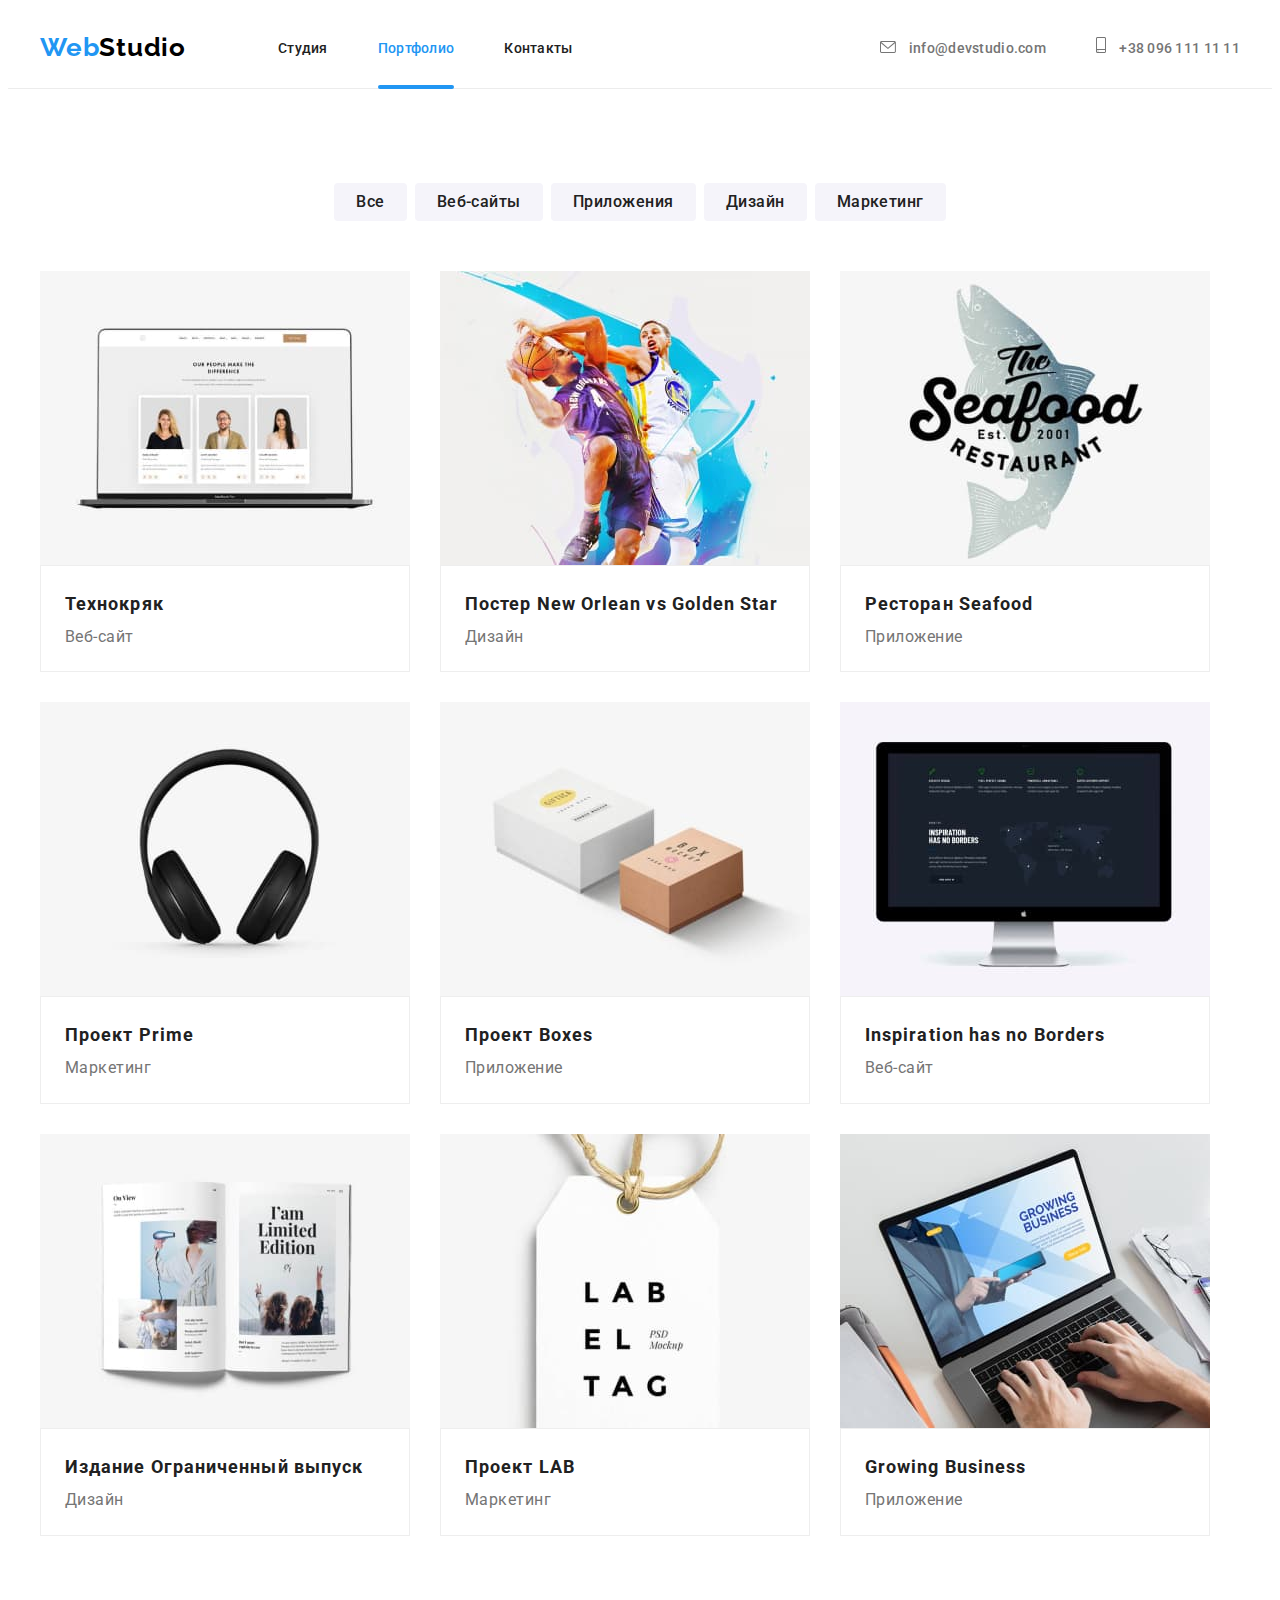
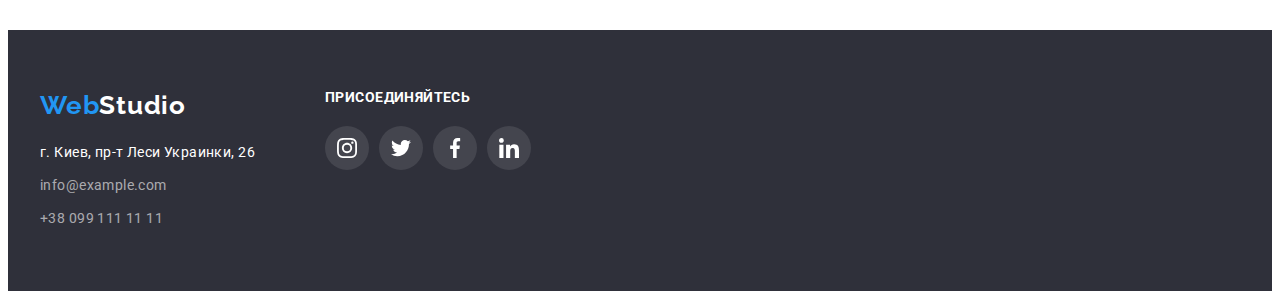
==== portfolio.html @ e329d2fa "finish" ====
<!DOCTYPE html>
<html lang="ru">
  <head>
    <meta charset="UTF-8" />
    <meta http-equiv="X-UA-Compatible" content="IE=edge" />
    <meta name="viewport" content="width=device-width, initial-scale=1.0" />
    <title>WebStudio</title>
    <link rel="preconnect" href="https://fonts.googleapis.com" />
    <link rel="preconnect" href="https://fonts.gstatic.com" crossorigin />
    <link
      href="https://fonts.googleapis.com/css2?family=Raleway:wght@700&family=Roboto:wght@400;500;700;900&display=swap"
      rel="stylesheet"
    />
    <link
      rel="stylesheet"
      href="https://cdnjs.cloudflare.com/ajax/libs/modern-normalize/1.1.0/modern-normalize.min.css"
      integrity="sha512-wpPYUAdjBVSE4KJnH1VR1HeZfpl1ub8YT/NKx4PuQ5NmX2tKuGu6U/JRp5y+Y8XG2tV+wKQpNHVUX03MfMFn9Q=="
      crossorigin="anonymous"
      referrerpolicy="no-referrer"
    />
    <link rel="stylesheet" href="./css/style.css" />
  </head>
  <body>
    <!--шапка-->
    <header class="header">
      <div class="container header-container">
        <nav class="navigation">
          <a class="logo link" href="./index.html"><span class="web-logo">Web</span>Studio </a>

          <ul class="nav-list list">
            <li class="nav-list-item">
              <a class="nav-list-link link" href="./index.html">Студия</a>
            </li>
            <li class="nav-list-item">
              <a class="nav-list-link link current" href="./portfolio.html">Портфолио</a>
            </li>
            <li class="nav-list-item"><a class="nav-list-link link" href="">Контакты</a></li>
          </ul>
        </nav>

        <ul class="header-mail-tel list">
          <li class="header-mail">
            <a class="mail-devstudio link" href="mailto:info@devstudio.com"
              ><svg class="header-mail-icon" width="16" height="12">
                <use href="./imeges/sprite.svg#icon-envelope"></use>
              </svg>
              info@devstudio.com</a
            >
          </li>
          <li class="header-tel">
            <a class="contact-number link" href="tel:+380961111111"
              ><svg class="header-tel-icon" width="10" height="16">
                <use href="./imeges/sprite.svg#icon-smartphone"></use>
              </svg>
              +38 096 111 11 11</a
            >
          </li>
        </ul>
      </div>
    </header>
    <main>
      <!-- Buttens -->
      <section class="section">
        <div class="container">
          <ul class="list-btn">
            <li class="li-btn"><button class="portfolio-btn" type="button">Все</button></li>
            <li class="li-btn"><button class="portfolio-btn" type="button">Веб-сайты</button></li>
            <li class="li-btn"><button class="portfolio-btn" type="button">Приложения</button></li>
            <li class="li-btn"><button class="portfolio-btn" type="button">Дизайн</button></li>
            <li class="li-btn"><button class="portfolio-btn" type="button">Маркетинг</button></li>
          </ul>
          <!-- Список Работ -->
          <ul class="list-portfolio">
            <li class="item-portfolio">
              <a class="item-portfolio-link link" href="">
                <div class="overlay-wrapper">
                  <img src="./imeges/portfolio4.jpg" alt="Технокряк" width="370" height="294" />
                  <p class="overlay-text">
                    Технокряк это современная площадка распространения коронавируса. Компании
                    используют эту платформу для цифрового шпионажа и атак на защищённые сервера
                    конкурентов.
                  </p>
                </div>

                <div class="wrapper-text-portfolio">
                  <h2 class="title-work">Технокряк</h2>
                  <h3 class="description-work">Веб-сайт</h3>
                </div>
              </a>
            </li>
            <li class="item-portfolio">
              <a class="item-portfolio-link link" href="">
                <div class="overlay-wrapper">
                  <img
                    src="./imeges/portfolio1.jpg"
                    alt="Новый Орлеан против Золотой Звезды"
                    width="370"
                    height="294"
                  />
                  <p class="overlay-text"></p>
                </div>

                <div class="wrapper-text-portfolio">
                  <h2 class="title-work">Постер New Orlean vs Golden Star</h2>
                  <h3 class="description-work">Дизайн</h3>
                </div>
              </a>
            </li>
            <li class="item-portfolio">
              <a class="item-portfolio-link link" href="">
                <div class="overlay-wrapper">
                  <img src="./imeges/portfolio2.jpg" alt="Морепродукты" width="370" height="294" />
                  <p class="overlay-text"></p>
                </div>

                <div class="wrapper-text-portfolio">
                  <h2 class="title-work">Ресторан Seafood</h2>
                  <h3 class="description-work">Приложение</h3>
                </div>
              </a>
            </li>
            <li class="item-portfolio">
              <a class="item-portfolio-link link" href="">
                <div class="overlay-wrapper">
                  <img src="./imeges/portfolio7.jpg" alt="основной" width="370" height="294" />
                  <p class="overlay-text"></p>
                </div>

                <div class="wrapper-text-portfolio">
                  <h2 class="title-work">Проект Prime</h2>
                  <h3 class="description-work">Маркетинг</h3>
                </div>
              </a>
            </li>
            <li class="item-portfolio">
              <a class="item-portfolio-link link" href="">
                <div class="overlay-wrapper">
                  <img src="./imeges/portfolio6.jpg" alt="Коробки" width="370" height="294" />
                  <p class="overlay-text"></p>
                </div>

                <div class="wrapper-text-portfolio">
                  <h2 class="title-work">Проект Boxes</h2>
                  <h3 class="description-work">Приложение</h3>
                </div>
              </a>
            </li>
            <li class="item-portfolio">
              <a class="item-portfolio-link link" href="">
                <div class="overlay-wrapper">
                  <img
                    src="./imeges/portfolio8.jpg"
                    alt="Вдохновение не имеет границ"
                    width="370"
                    height="294"
                  />
                  <p class="overlay-text"></p>
                </div>

                <div class="wrapper-text-portfolio">
                  <h2 class="title-work">Inspiration has no Borders</h2>
                  <h3 class="description-work">Веб-сайт</h3>
                </div>
              </a>
            </li>
            <li class="item-portfolio">
              <a class="item-portfolio-link link" href="">
                <div class="overlay-wrapper">
                  <img
                    src="./imeges/portfolio9.jpg"
                    alt="Издание Ограниченный выпуск"
                    width="370"
                    height="294"
                  />
                  <p class="overlay-text"></p>
                </div>

                <div class="wrapper-text-portfolio">
                  <h2 class="title-work">Издание Ограниченный выпуск</h2>
                  <h3 class="description-work">Дизайн</h3>
                </div>
              </a>
            </li>
            <li class="item-portfolio">
              <a class="item-portfolio-link link" href="">
                <div class="overlay-wrapper">
                  <img src="./imeges/portfolio3.jpg" alt="Проект ЛАБ" width="370" height="294" />
                  <p class="overlay-text"></p>
                </div>

                <div class="wrapper-text-portfolio">
                  <h2 class="title-work">Проект LAB</h2>
                  <h3 class="description-work">Маркетинг</h3>
                </div>
              </a>
            </li>
            <li class="item-portfolio">
              <a class="item-portfolio-link link" href="">
                <div class="overlay-wrapper">
                  <img
                    src="./imeges/portfolio5.jpg"
                    alt="Растущий бизнес"
                    width="370"
                    height="294"
                  />
                  <p class="overlay-text"></p>
                </div>

                <div class="wrapper-text-portfolio">
                  <h2 class="title-work">Growing Business</h2>
                  <h3 class="description-work">Приложение</h3>
                </div>
              </a>
            </li>
          </ul>
        </div>
      </section>
    </main>

    <!--Footer-->
    <footer class="footer">
      <div class="footer-content-wrapper container">
        <div class="footer-text">
          <a class="footer-logo link" href="./index.html"
            ><span class="web-logo">Web</span>Studio</a
          >
          <address class="footer-address">
            <ul class="footer-list list">
              <li class="footer-item">
                <a
                  class="footer-address link"
                  href="https://goo.gl/maps/ELUftvZESQGnUjL59"
                  target="_blank"
                  >г. Киев, пр-т Леси Украинки, 26</a
                >
              </li>
              <li class="footer-item">
                <a class="footer-mail link" href="mailto:info@devstudio.com">info@example.com</a>
              </li>
              <li class="footer-item">
                <a class="footer-tel link" href="tel:+380991111111">+38 099 111 11 11</a>
              </li>
            </ul>
          </address>
        </div>
        <div class="footer-social">
          <p class="footer-list-title">присоединяйтесь</p>
          <ul class="footer-social-list list">
            <li class="footer-social-item">
              <a class="footer-social-link" href="">
                <svg class="footer-social-icon" width="20" height="20">
                  <use href="./imeges/sprite.svg#icon-instagram-2"></use>
                </svg>
              </a>
            </li>
            <li class="footer-social-item">
              <a class="footer-social-link" href="">
                <svg class="footer-social-icon" width="20" height="20">
                  <use href="./imeges/sprite.svg#icon-twitter-1"></use>
                </svg>
              </a>
            </li>
            <li class="footer-social-item">
              <a class="footer-social-link" href="">
                <svg class="footer-social-icon" width="20" height="20">
                  <use href="./imeges/sprite.svg#icon-facebook-1"></use>
                </svg>
              </a>
            </li>
            <li class="footer-social-item">
              <a class="footer-social-link" href="">
                <svg class="footer-social-icon" width="20" height="20">
                  <use href="./imeges/sprite.svg#icon-linkedin-1"></use>
                </svg>
              </a>
            </li>
          </ul>
        </div>
      </div>
    </footer>
  </body>
</html>
---- css/style.css ----
:root {
  --primary-font-family: Roboto, sans-serif;
  --primary-text-color: #212121;
  --secondary-text-color: #757575;
  --primary-text-color-dark-theme: #ffffff;
  --secondary-text-color-dark-theme: rgba(255, 255, 255, 0.6);
  --color-icon-primary: #afb1b8;
  --hover-color: #2196f3;
}
body {
  position: relative;
  max-width: 1600px;
  font-family: var(--primary-font-family);
  color: var(--primary-text-color);
}

h1,
h2,
h3,
h4,
p {
  margin-top: 0;
  margin-bottom: 0;
}

ul {
  margin-top: 0;
  margin-bottom: 0;
  padding-left: 0;
}

img {
  display: block;
  width: 100%;
  height: auto;
}

.list,
.list-btn,
.list-portfolio {
  list-style: none;
}

.link {
  text-decoration: none;
}

.container {
  width: 1200px;
  padding-left: 15px;
  padding-right: 15px;
  margin-left: auto;
  margin-right: auto;
}

.section {
  padding-top: 94px;
  padding-bottom: 94px;
}

.visually-hidden {
  position: absolute;
  width: 1px;
  height: 1px;
  margin: -1px;
  padding: 0;
  overflow: hidden;
  border: 0;
  clip: rect(0 0 0 0);
}

/* ======= HEADER ======= */

.header {
  padding-top: 24px;
  padding-bottom: 25px;
  border-bottom: 1px solid #ececec;
}

.header-container {
  display: flex;
  align-items: center;
  justify-content: space-between;
}

.navigation {
  display: flex;
  align-items: center;
}

.nav-list {
  display: flex;
  align-items: center;
}

.header-mail-tel {
  display: flex;
  align-items: center;
}

.logo {
  margin-right: 92px;
}

.nav-list-item:not(:last-child) {
  margin-right: 50px;
}

.mail-devstudio {
  margin-right: 50px;
}

.web-logo {
  color: #2196f3;
}
.logo {
  font-family: Raleway;
  font-style: normal;
  font-weight: bold;
  font-size: 26px;
  line-height: 1.19;
  letter-spacing: 0.03em;

  color: #000000;
}
.nav-list-link {
  font-family: var(--primary-font-family);
  font-style: normal;
  font-weight: 500;
  font-size: 14px;
  line-height: 1.14;
  letter-spacing: 0.02em;

  color: var(--primary-text-color);
}

.current {
  padding-bottom: 33px;
  position: relative;
  color: var(--hover-color);
}

.current::after {
  content: '';
  position: absolute;
  left: 0;
  bottom: 0;
  display: block;
  width: 100%;
  height: 4px;
  border-radius: 4px;

  background-color: var(--hover-color);
}

.nav-list-link:hover,
.nav-list-link:focus {
  color: var(--hover-color);
}

.mail-devstudio {
  font-family: var(--primary-font-family);
  font-style: normal;
  font-weight: 500;
  font-size: 14px;
  line-height: 1.14px;
  letter-spacing: 0.02em;

  color: var(--secondary-text-color);
}
.mail-devstudio:hover,
.mail-devstudio:focus {
  color: var(--hover-color);
}

.contact-number {
  font-family: var(--primary-font-family);
  font-style: normal;
  font-weight: 500;
  font-size: 14px;
  line-height: 1.14;
  letter-spacing: 0.02em;

  color: var(--secondary-text-color);
}
.contact-number:hover,
.contact-number:focus {
  color: var(--hover-color);
}

.contact-number:hover .header-tel-icon,
.contact-number:focus .header-tel-icon {
  fill: var(--hover-color);
}

.header-mail-icon,
.header-tel-icon {
  fill: #757575;
  margin-right: 10px;
}
.mail-devstudio:hover .header-mail-icon,
.mail-devstudio:focus .header-mail-icon {
  fill: var(--hover-color);
}

/* ======= HEADER END ======= */
/* ======= HERO ======== */
.hero {
  font-family: var(--primary-font-family);
  font-style: normal;
  max-width: 700px;
  font-size: 44px;
  line-height: 1.36;
  text-align: center;
  letter-spacing: 0.06em;
  text-transform: uppercase;
  margin-left: auto;
  margin-right: auto;
  padding-bottom: 30px;

  color: var(--primary-text-color-dark-theme);
}

.btn-modal-submit,
.footer-button,
.btn-order {
  min-width: 200px;
  min-height: 50px;
  border-color: transparent;
  font-family: var(--primary-font-family);
  font-style: normal;
  font-weight: bold;
  font-size: 16px;
  line-height: 1.87;
  display: flex;
  align-items: center;
  justify-content: center;
  letter-spacing: 0.06em;
  background: #2196f3;
  box-shadow: 0px 4px 4px rgba(0, 0, 0, 0.15);
  border-radius: 4px;
  cursor: pointer;
  margin-left: auto;
  margin-right: auto;
  

  color: var(--primary-text-color-dark-theme);
}

.btn-modal-submit:focus,
.btn-modal-submit:hover,
.footer-button:focus,
.footer-button:hover,
.btn-order:hover,
.btn-order:focus {
  background: #188ce8;
  box-shadow: 0px 4px 4px rgba(0, 0, 0, 0.15);
  border-radius: 4px;
}
.hero-section {
  background-image: linear-gradient(rgba(47, 48, 58, 0.4), rgba(47, 48, 58, 0.4)),
    url('../imeges/fon-hero.jpg');
  background-color: #2f303a;
  background-repeat: no-repeat;
  background-size: cover;
  padding: 200px 0px;
}

.backdrop {
  position: fixed;
  top: 0;
  left: 0;
  width: 100%;
  height: 100%;
  background-color: rgba(0, 0, 0, 0.2);
  opacity: 1;
  transition: 250ms cubic-bezier(0.4, 0, 0.2, 1);
}
.backdrop.is-hidden {
  opacity: 0;
  pointer-events: none;
}

.backdrop.is-hidden .modal {
  transform: translate(-50%, -50%) scale(0.9);
}

.modal {
  position: absolute;
  top: 50%;
  left: 50%;

  min-width: 528px;
  min-height: 581px;
  padding: 40px;
  background-color: rgba(255, 255, 255, 1);
  transform: translate(-50%, -50%) scale(1);
  transition: 250ms cubic-bezier(0.4, 0, 0.2, 1);

  border-radius: 4px;
  box-shadow: 0px 2px 1px rgba(0, 0, 0, 0.2), 0px 1px 1px rgba(0, 0, 0, 0.14);
}

.modal-close {
  position: absolute;
  display: flex;
  align-items: center;
  justify-content: center;
  width: 30px;
  height: 30px;
  top: 14px;
  right: 14px;
  padding: 0;
  border: solid 1px rgba(0, 0, 0, 0.1);
  border-radius: 50%;
  cursor: pointer;
  background-color: #ffffff;
}


.modal-title {
  display: block;
  text-align: center;
  font-family: var(--primary-font-family);
  font-style: normal;
  font-weight: bold;
  font-size: 20px;
  line-height: 1.17;
  letter-spacing: 0.03em;
  margin-bottom: 12px;  
  
}

.label {
  display: flex;
  position: relative;
  
  
}

.input-name {
  display: flex;
  margin-bottom: 4px;
  Font-family: var(--primary-font-family);
  Font-style: normal;
  Font-size: 12px;
  Line-height: 1.16;
  Letter-spacing: 0.001em;
  color: var(--secondary-text-color);
}

.textarea-modal {
  display: flex;
  flex-direction: column;
  margin-bottom: 20px;
  width: 100%;
  height: 120px;
  outline: none;
  border-radius: 4px;
  border: solid 1px rgba(33, 33, 33, 0.2);
  padding: 12px 16px;
}

.form-filed input {
 
  display: flex;
  flex-direction: column;
  width: 100%;
  height: 40px;
  outline: none;
  padding-left: 42px;
  margin-bottom: 10px;
  border-radius: 4px;
  border: solid 1px  rgba(33, 33, 33, 0.2);
}

.input-icon {
  position: absolute;
 top: 11px;
  left: 12px;
}

.input-modal:focus + .input-icon {
  fill: var(--hover-color);
}

.textarea-modal:focus,
.input-modal:focus {
border-color: var(--hover-color);
}

.textarea-modal::placeholder {
  Font-family: var(--primary-font-family);
  Font-style: normal;
  Font-size: 12px;
  Line-height: 14px;
  Letter-spacing: 0.001em;
  color: rgba(117, 117, 117, 0.5);
  
}

.form-filed-argeement {
  text-align: center;
  font-family: var(--primary-font-family);
  Font-style: normal;
  Font-size: 14px;
  Line-height: 24px;
  Letter-spacing: 0.03em;
  color: var(--secondary-text-color);
  margin-bottom: 30px;

}

.modal-agreement-link {
  padding-left: 5px;
  color: var(--hover-color) ;
}

.textarea-modal {
  resize: none;
  outline: none;
}

.agreement {
  display: flex;
  align-items: center;
  justify-content: center;
}

.checkbox {
  appearance: none;
  position: absolute;
}

.checkbox:checked + .checkbox-icon {
  
  background-color: #2196F3;
  border-color: #2196F3;
  background-image: url('../imeges/icon-check.svg');
  background-size: contain;
  background-origin: border-box;
  box-shadow: 0px 4px 4px 0px rgba(0, 0, 0, 0.25);

}

.checkbox-icon {  
  
  margin-right: 7px;  
  width: 16px;
  height: 15px;  
  border:  solid 2px #212121;
  border-radius: 4px;
  
}

/* ======= HERO END ======== */
/* ======= FEATURES ======= */
.features-wrapper-item {
  display: flex;
  align-items: center;
  justify-content: center;
  width: 270px;
  height: 120px;
  margin-bottom: 30px;
  background-color: #f5f4fa;
  border-radius: 4px;
}
.features-list {
  display: flex;
  margin-left: -30px;
  margin-top: -30px;
}

.features-item {
  margin-left: 30px;
  margin-top: 30px;
}

.features-title {
  font-family: var(--primary-font-family);
  font-style: normal;
  font-weight: bold;
  font-size: 14px;
  line-height: 1.14;
  letter-spacing: 0.03em;
  text-transform: uppercase;
  margin-bottom: 10px;

  color: var(--primary-text-color);
}
.features-text {
  width: 270px;
  font-family: var(--primary-font-family);
  font-style: normal;
  font-weight: normal;
  font-size: 14px;
  line-height: 1.7;

  letter-spacing: 0.03em;

  color: var(--secondary-text-color);
}
/* ======= FEATURES END ======= */
/* ======= WORK-EXAMEPLS ======= */
.work-examples-list {
  flex-basis: calc((100% - 90px) / 3);
  display: flex;
  justify-content: space-between;
}

.work-examples-section {
  padding-bottom: 94px;
}
.work-examples-title {
  font-family: var(--primary-font-family);
  font-style: normal;
  font-weight: bold;
  font-size: 36px;
  line-height: 1.17;
  text-align: center;
  letter-spacing: 0.03em;
  margin-bottom: 50px;

  color: var(--primary-text-color);
}

.work-examples-wrapper {
  position: relative;
}

/* .work-examples-wrapper::before {
  display: inline-block;
  content: '';
  position: absolute;
  bottom: 0;
  left: 0x;
  width: 100%;
  height: 70px;
  background-color: rgba(47, 48, 58, 0.8);
} */

.work-examples-text {
  display: flex;
  position: absolute;
  font-family: var(--primary-font-family);
  font-style: normal;
  font-weight: bold;
  font-size: 14px;
  line-height: 1.14;
  letter-spacing: 0.03em;
  text-transform: uppercase;
  justify-content: center;
  align-items: center;
  bottom: 0;
  width: 100%;
  min-height: 70px;
  color: var(--primary-text-color-dark-theme);
  background-color: rgba(47, 48, 58, 0.8);
}
/* ======= WORK-EXAMEPLS END ======= */
/* ======= TEAM ======= */
.workers-content-wrapper {
  padding: 30px 32px;
}

.name-member {
  margin-bottom: 10px;
}

.team-list {
  display: flex;
  margin-left: -30px;
  margin-top: -30px;
}

.team-item {
  flex-basis: calc((100% - 120px) / 4);
  margin-left: 30px;
  margin-top: 30px;
  background: #ffffff;
  box-shadow: 0px 1px 3px rgba(0, 0, 0, 0.12), 0px 1px 1px rgba(0, 0, 0, 0.14),
    0px 2px 1px rgba(0, 0, 0, 0.2);
  border-radius: 0px 0px 4px 4px;
}
.team-section {
  background: #f5f4fa;
}
.team-title {
  font-family: var(--primary-font-family);
  font-style: normal;
  font-weight: bold;
  font-size: 36px;
  line-height: 1.17;
  text-align: center;
  letter-spacing: 0.03em;
  margin-bottom: 50px;

  color: var(--primary-text-color);
}
.name-member {
  font-family: var(--primary-font-family);
  font-style: normal;
  font-weight: 500;
  font-size: 16px;
  line-height: 1.9;

  text-align: center;
  letter-spacing: 0.03em;

  color: var(--primary-text-color);
}
.position {
  font-family: var(--primary-font-family);
  font-style: normal;
  font-weight: normal;
  font-size: 16px;
  line-height: 1.9;
  margin-bottom: 16px;

  text-align: center;
  letter-spacing: 0.03em;

  color: var(--secondary-text-color);
}

.social-list {
  display: flex;
  justify-content: space-between;
}

.social-list-link {
  display: flex;
  align-items: center;
  justify-content: center;
  width: 44px;
  height: 44px;
  background-color: #ffffff;
  border-radius: 50%;
}

.social-list-link:hover .social-list-icon,
.social-list-link:focus .social-list-icon {
  fill: #ffffff;
}

.social-list-link:hover,
.social-list-link:focus {
  background-color: var(--hover-color);
}

.social-list-icon {
  width: 20px;
  height: 20px;
  fill: var(--color-icon-primary);
}
/* ======= TEAM END ======= */

/* ======= CLIENTS ======= */
.clients-title {
  font-family: var(--primary-font-family);
  font-style: normal;
  font-weight: bold;
  font-size: 36px;
  line-height: 1.17;
  text-align: center;
  letter-spacing: 0.03em;
  margin-bottom: 50px;

  color: var(--primary-text-color);
}

.client-list {
  display: flex;
  justify-content: space-between;
}

.client-list-link {
  display: flex;
  padding: 16px 32px;
  align-items: center;
  justify-content: center;
  border: 1px solid #afb1b8;
  border-radius: 4px;
}
.client-icon {
  fill: #afb1b8;
}

.client-list-link:hover,
.client-list-link:focus {
  border-color: var(--hover-color);
}

.modal-close:hover,
.modal-close:focus,
.client-list-link:hover .client-icon,
.client-list-link:focus .client-icon {
  fill: var(--hover-color);
}
/* ======= CLIENTS END ======= */
/* ======= FOOTER ======= */
.footer {
  background: #2f303a;
  padding-top: 60px;
  padding-bottom: 60px;
}
.footer-content-wrapper {
  display: flex;
}

.footer-item:not(:last-child) {
  margin-bottom: 9px;
}

.footer-logo {
  display: inline-block;
  font-family: Raleway;
  font-style: normal;
  font-weight: bold;
  font-size: 26px;
  line-height: 1.19;
  letter-spacing: 0.03em;
  margin-bottom: 20px;

  color: var(--primary-text-color-dark-theme);
}
.footer-address {
  font-family: var(--primary-font-family);
  font-style: normal;
  font-weight: normal;
  font-size: 14px;
  line-height: 1.7;
  letter-spacing: 0.03em;

  color: var(--primary-text-color-dark-theme);
}

.footer-mail,
.footer-tel {
  font-family: var(--primary-font-family);
  font-style: normal;
  font-weight: normal;
  font-size: 14px;
  line-height: 1.7;

  letter-spacing: 0.03em;

  color: var(--secondary-text-color-dark-theme);
}
.footer-address:hover,
.footer-address:focus,
.footer-mail:hover,
.footer-mail:focus,
.footer-tel:hover,
.footer-tel:focus {
  color: var(--hover-color);
}

.footer-list-title {
  margin-bottom: 20px;
  font-family: var(--primary-font-family);
  font-style: normal;
  font-weight: bold;
  font-size: 14px;
  line-height: 1.14;
  letter-spacing: 0.03em;
  text-transform: uppercase;
  color: var(--primary-text-color-dark-theme);
  
}

.footer-social-item:not(:last-child) {
  margin-right: 10px;
}
.footer-social {
  margin-left: 70px;
}

.footer-social-list {
  display: flex;
}

.footer-social-link {
  display: flex;
  align-items: center;
  justify-content: center;
  width: 44px;
  height: 44px;
  background-color: rgba(255, 255, 255, 0.1);
  border-radius: 50%;
  color: #ffffff;
}
.footer-social-icon {
  fill: #ffffff;
}

.footer-social-link:hover,
.footer-social-link:focus {
  background-color: var(--hover-color);
}

.footer-social-link:hover .footer-social-icon,
.footer-social-link:focus .footer-social-icon {
  fill: #ffffff;
}

.wrapper-footer-form {
  margin-left: 93px;
  
}

.input-footer {
  margin-right: 12px;
  width: 358px;
  height: 50px;
  padding: 15px 16px;
  font-family: var(--primary-font-family);
  font-style: normal;
  font-weight: normal;
  font-size: 16px;
  line-height: 1.9;
  letter-spacing: 0.03em;
  color: var(--secondary-text-color-dark-theme);
  border: solid 1px rgba(255, 255, 255, 0.3);
  border-radius: 4px;
  background: #2f303a
}

.footer-button-icon {
  fill: #ffffff;
  margin-left: 10px;
}

.form-footer {
  display: flex;
 
}
/* ======= PORTFOLIO ======= */
.portfolio-btn {
  font-family: var(--primary-font-family);
  font-style: normal;
  font-weight: 500;
  font-size: 16px;
  line-height: 1.6;

  text-align: center;
  letter-spacing: 0.03em;

  color: var(--primary-text-color);
  background: #f5f4fa;
  border-radius: 4px;
  cursor: pointer;
}
.portfolio-btn:hover,
.portfolio-btn:focus {
  color: #ffffff;
  background: var(--hover-color);
}
.title-work {
  font-family: var(--primary-font-family);
  font-style: normal;
  font-weight: bold;
  font-size: 18px;
  line-height: 2;

  letter-spacing: 0.06em;

  color: var(--primary-text-color);
}
.description-work {
  font-family: var(--primary-font-family);
  font-style: normal;
  font-weight: normal;
  font-size: 16px;
  line-height: 1.87;

  letter-spacing: 0.03em;

  color: var(--secondary-text-color);
}

.list-btn {
  display: flex;
  justify-content: center;
  margin-bottom: 50px;
}

.list-portfolio {
  display: flex;
  flex-wrap: wrap;
  margin-left: -30px;
  margin-top: -30px;
}

.item-portfolio {
  margin-left: 30px;
  margin-top: 30px;
}
.item-portfolio-link {
  display: inline-block;
}

.item-portfolio-link:hover {
  border: 1px;
  border-color: #eeeeee;
  box-shadow: 0px 4px 4px rgba(0, 0, 0, 0.25);
}

.li-btn:not(:last-child) {
  margin-right: 8px;
}

.portfolio-btn {
  padding: 6px 22px;
  border: transparent;
}
.portfolio-btn:hover,
.portfolio-btn:focus {
  background-color: rgba(0, 0, 0, 0.2) rgba(255, 255, 255, 1);
  box-shadow: 0px 2px 2px rgba(0, 0, 0, 0.12), 0px 1px 2px rgba(0, 0, 0, 0.8),
    0px 3px 1px rgba(0, 0, 0, 0.1);
}

.overlay-wrapper {
  position: relative;
  overflow: hidden;
}

.overlay-wrapper::before {
  display: inline-block;
  content: '';
  position: absolute;
  top: 0;
  left: 0;
  width: 100%;
  height: 100%;
  background-color: rgba(33, 150, 243, 0.9);

  transform: translateY(100%);
  transition: 250ms cubic-bezier(0.4, 0, 0.2, 1);
  opacity: 0;
}

.item-portfolio-link:hover .overlay-wrapper::before,
.item-portfolio-link:hover .overlay-text {
  transform: translateY(0);
  opacity: 1;
}

.overlay-text {
  position: absolute;
  top: 63px;
  left: 26px;
  transform: translateY(100%);
  font-family: Roboto;
  font-size: 18px;
  line-height: 28px;
  max-width: 322px;

  transition: 250ms cubic-bezier(0.4, 0, 0.2, 1);

  opacity: 0;

  color: var(--primary-text-color-dark-theme);
}

.wrapper-text-portfolio {
  padding: 20px 24px;
  border: 1px solid #eeeeee;
}
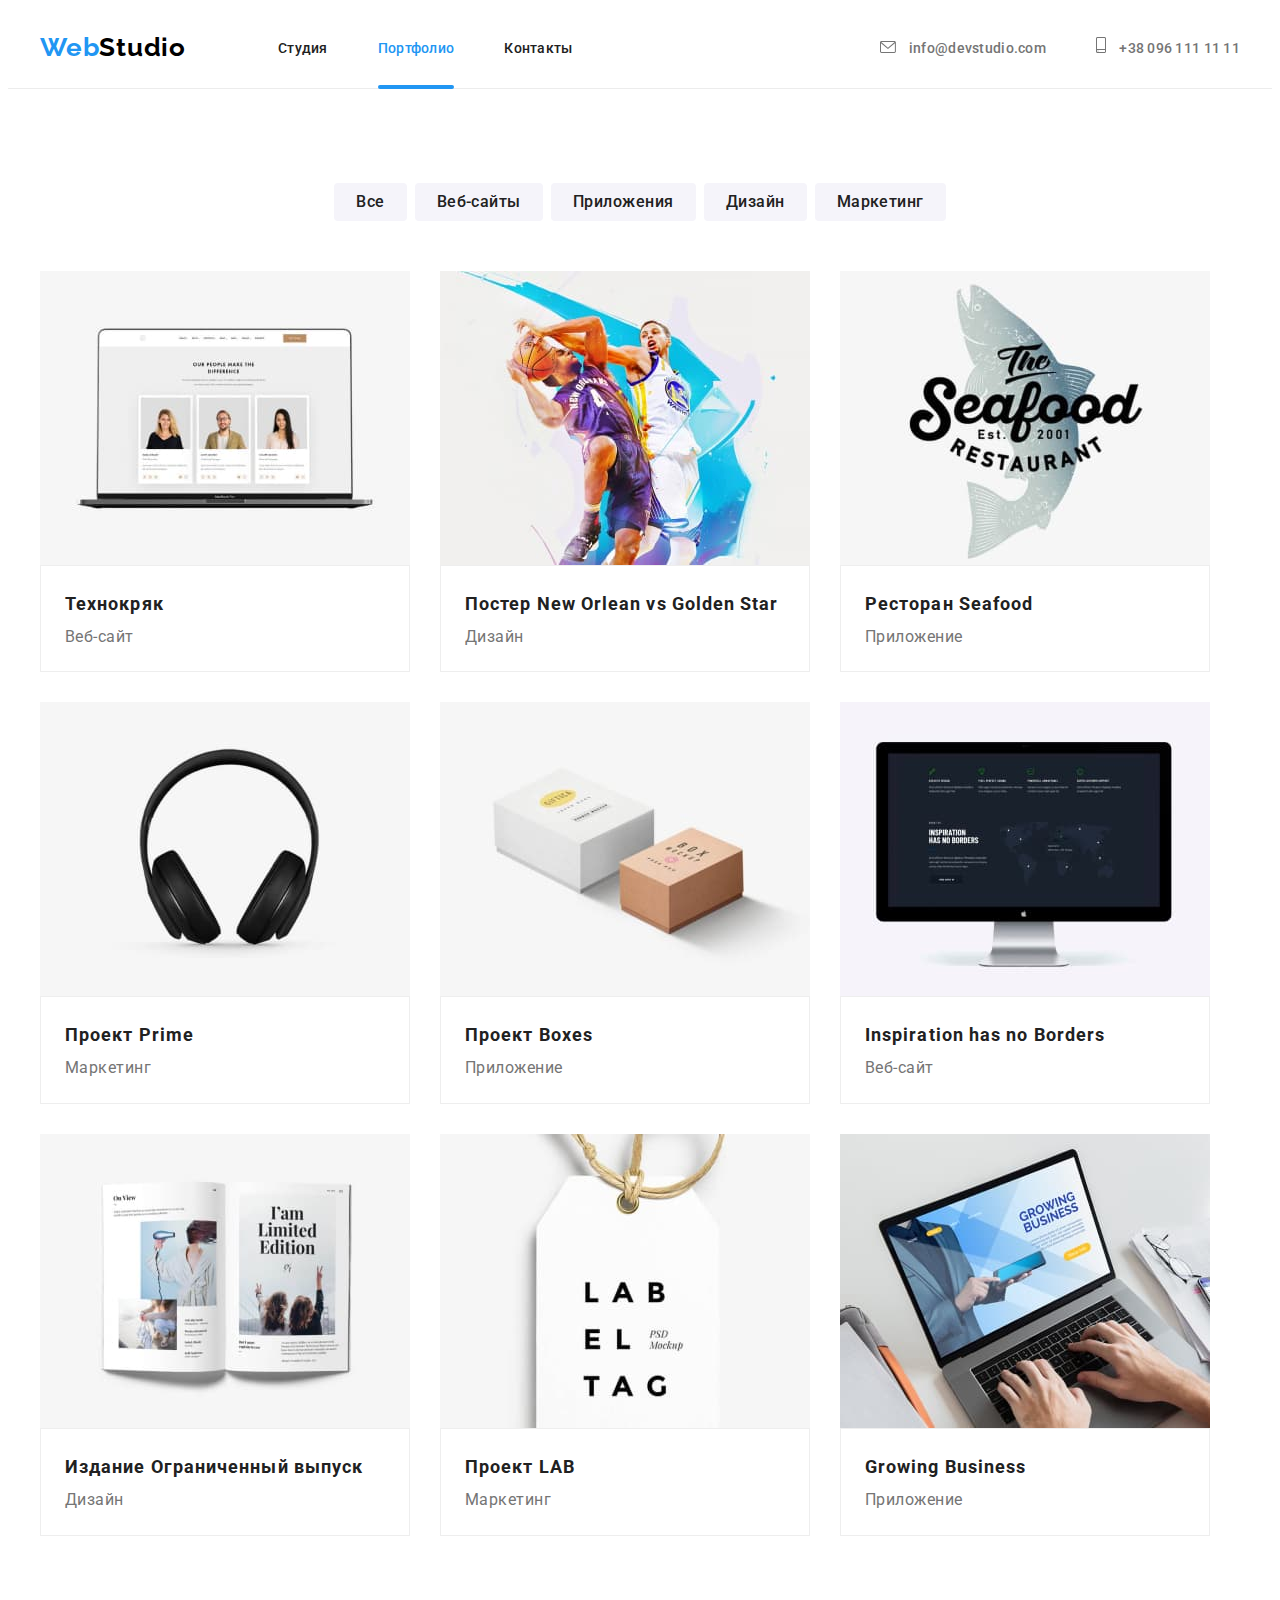
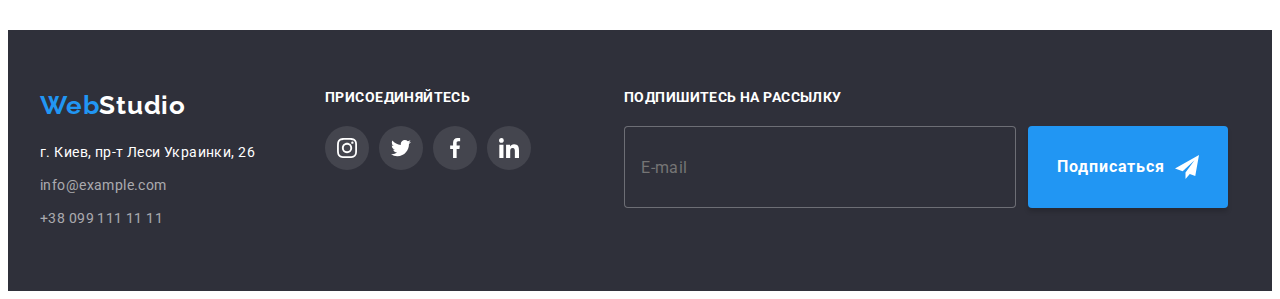
==== commit 955d553f: "Finish-hw-6-7" ====
--- a/portfolio.html
+++ b/portfolio.html
@@ -18,29 +18,31 @@
       crossorigin="anonymous"
       referrerpolicy="no-referrer"
     />
-    <link rel="stylesheet" href="./css/style.css" />
+    <link rel="stylesheet" href="./css/portfolio.min.css" />
   </head>
   <body>
     <!--шапка-->
     <header class="header">
       <div class="container header-container">
         <nav class="navigation">
-          <a class="logo link" href="./index.html"><span class="web-logo">Web</span>Studio </a>
-
-          <ul class="nav-list list">
+          <a class="header_logo logo" href="./index.html"
+            ><span class="web-logo">Web</span>Studio
+          </a>
+
+          <ul class="nav-list">
             <li class="nav-list-item">
-              <a class="nav-list-link link" href="./index.html">Студия</a>
+              <a class="nav-list-link" href="./index.html">Студия</a>
             </li>
             <li class="nav-list-item">
-              <a class="nav-list-link link current" href="./portfolio.html">Портфолио</a>
-            </li>
-            <li class="nav-list-item"><a class="nav-list-link link" href="">Контакты</a></li>
+              <a class="nav-list-link current" href="./portfolio.html">Портфолио</a>
+            </li>
+            <li class="nav-list-item"><a class="nav-list-link" href="">Контакты</a></li>
           </ul>
         </nav>
 
-        <ul class="header-mail-tel list">
+        <ul class="header-mail-tel">
           <li class="header-mail">
-            <a class="mail-devstudio link" href="mailto:info@devstudio.com"
+            <a class="mail-devstudio" href="mailto:info@devstudio.com"
               ><svg class="header-mail-icon" width="16" height="12">
                 <use href="./imeges/sprite.svg#icon-envelope"></use>
               </svg>
@@ -48,7 +50,7 @@
             >
           </li>
           <li class="header-tel">
-            <a class="contact-number link" href="tel:+380961111111"
+            <a class="contact-number" href="tel:+380961111111"
               ><svg class="header-tel-icon" width="10" height="16">
                 <use href="./imeges/sprite.svg#icon-smartphone"></use>
               </svg>
@@ -60,7 +62,7 @@
     </header>
     <main>
       <!-- Buttens -->
-      <section class="section">
+      <section class="section-btn">
         <div class="container">
           <ul class="list-btn">
             <li class="li-btn"><button class="portfolio-btn" type="button">Все</button></li>
@@ -72,7 +74,7 @@
           <!-- Список Работ -->
           <ul class="list-portfolio">
             <li class="item-portfolio">
-              <a class="item-portfolio-link link" href="">
+              <a class="item-portfolio-link" href="">
                 <div class="overlay-wrapper">
                   <img src="./imeges/portfolio4.jpg" alt="Технокряк" width="370" height="294" />
                   <p class="overlay-text">
@@ -89,7 +91,7 @@
               </a>
             </li>
             <li class="item-portfolio">
-              <a class="item-portfolio-link link" href="">
+              <a class="item-portfolio-link" href="">
                 <div class="overlay-wrapper">
                   <img
                     src="./imeges/portfolio1.jpg"
@@ -107,7 +109,7 @@
               </a>
             </li>
             <li class="item-portfolio">
-              <a class="item-portfolio-link link" href="">
+              <a class="item-portfolio-link" href="">
                 <div class="overlay-wrapper">
                   <img src="./imeges/portfolio2.jpg" alt="Морепродукты" width="370" height="294" />
                   <p class="overlay-text"></p>
@@ -120,7 +122,7 @@
               </a>
             </li>
             <li class="item-portfolio">
-              <a class="item-portfolio-link link" href="">
+              <a class="item-portfolio-link" href="">
                 <div class="overlay-wrapper">
                   <img src="./imeges/portfolio7.jpg" alt="основной" width="370" height="294" />
                   <p class="overlay-text"></p>
@@ -133,7 +135,7 @@
               </a>
             </li>
             <li class="item-portfolio">
-              <a class="item-portfolio-link link" href="">
+              <a class="item-portfolio-link" href="">
                 <div class="overlay-wrapper">
                   <img src="./imeges/portfolio6.jpg" alt="Коробки" width="370" height="294" />
                   <p class="overlay-text"></p>
@@ -146,7 +148,7 @@
               </a>
             </li>
             <li class="item-portfolio">
-              <a class="item-portfolio-link link" href="">
+              <a class="item-portfolio-link" href="">
                 <div class="overlay-wrapper">
                   <img
                     src="./imeges/portfolio8.jpg"
@@ -164,7 +166,7 @@
               </a>
             </li>
             <li class="item-portfolio">
-              <a class="item-portfolio-link link" href="">
+              <a class="item-portfolio-link" href="">
                 <div class="overlay-wrapper">
                   <img
                     src="./imeges/portfolio9.jpg"
@@ -182,7 +184,7 @@
               </a>
             </li>
             <li class="item-portfolio">
-              <a class="item-portfolio-link link" href="">
+              <a class="item-portfolio-link" href="">
                 <div class="overlay-wrapper">
                   <img src="./imeges/portfolio3.jpg" alt="Проект ЛАБ" width="370" height="294" />
                   <p class="overlay-text"></p>
@@ -195,7 +197,7 @@
               </a>
             </li>
             <li class="item-portfolio">
-              <a class="item-portfolio-link link" href="">
+              <a class="item-portfolio-link" href="">
                 <div class="overlay-wrapper">
                   <img
                     src="./imeges/portfolio5.jpg"
@@ -221,24 +223,24 @@
     <footer class="footer">
       <div class="footer-content-wrapper container">
         <div class="footer-text">
-          <a class="footer-logo link" href="./index.html"
+          <a class="footer_logo logo" href="./index.html"
             ><span class="web-logo">Web</span>Studio</a
           >
           <address class="footer-address">
             <ul class="footer-list list">
               <li class="footer-item">
                 <a
-                  class="footer-address link"
+                  class="footer-address"
                   href="https://goo.gl/maps/ELUftvZESQGnUjL59"
                   target="_blank"
                   >г. Киев, пр-т Леси Украинки, 26</a
                 >
               </li>
               <li class="footer-item">
-                <a class="footer-mail link" href="mailto:info@devstudio.com">info@example.com</a>
+                <a class="footer-mail" href="mailto:info@devstudio.com">info@example.com</a>
               </li>
               <li class="footer-item">
-                <a class="footer-tel link" href="tel:+380991111111">+38 099 111 11 11</a>
+                <a class="footer-tel" href="tel:+380991111111">+38 099 111 11 11</a>
               </li>
             </ul>
           </address>
@@ -275,6 +277,20 @@
               </a>
             </li>
           </ul>
+        </div>
+
+        <div class="wrapper-footer-form">
+          <p class="footer-list-title">Подпишитесь на рассылку</p>
+          <form class="form-footer">
+            <input class="input-footer" type="email" name="email" placeholder="E-mail" />
+
+            <button class="footer-button" type="submit">
+              Подписаться
+              <svg class="footer-button-icon" width="24" height="24">
+                <use href="./imeges/sprite.svg#icon-icon-send"></use>
+              </svg>
+            </button>
+          </form>
         </div>
       </div>
     </footer>
--- a/css/portfolio.min.css
+++ b/css/portfolio.min.css
@@ -0,0 +1,2 @@
+.header-mail-tel,.nav-list,.list-btn,.list-portfolio,.footer-list,.footer-social-list{list-style:none}.header_logo,.footer_logo,.nav-list-link,.mail-devstudio,.contact-number,.item-portfolio-link,.footer-address,.footer-mail,.footer-tel{text-decoration:none}.section-btn{padding-top:94px;padding-bottom:94px}body{position:relative;max-width:1600px;font-family:Roboto,sans-serif;color:#212121}h1,h2,h3,h4,p{margin-top:0;margin-bottom:0}ul{margin-top:0;margin-bottom:0;padding-left:0}img{display:block;width:100%;height:auto}.container{width:1200px;padding-left:15px;padding-right:15px;margin-left:auto;margin-right:auto}.visually-hidden{position:absolute;width:1px;height:1px;margin:-1px;padding:0;overflow:hidden;border:0;clip:rect(0 0 0 0)}.logo{font-family:Raleway;font-style:normal;font-weight:bold;font-size:26px;line-height:1.19;letter-spacing:0.03em;color:#000000}.header_logo{margin-right:92px}.footer_logo{display:inline-block;margin-bottom:20px;color:#fff}.web-logo{color:#2196f3}.header{padding-top:24px;padding-bottom:25px;border-bottom:1px solid #ececec}.header-container{display:-webkit-box;display:-ms-flexbox;display:flex;-webkit-box-align:center;-ms-flex-align:center;align-items:center;-webkit-box-pack:justify;-ms-flex-pack:justify;justify-content:space-between}.navigation{display:-webkit-box;display:-ms-flexbox;display:flex;-webkit-box-align:center;-ms-flex-align:center;align-items:center;-webkit-box-pack:center;-ms-flex-pack:center;justify-content:center}.header-mail-tel,.nav-list{display:-webkit-box;display:-ms-flexbox;display:flex;-webkit-box-align:center;-ms-flex-align:center;align-items:center;-webkit-box-pack:center;-ms-flex-pack:center;justify-content:center}.nav-list-item:not(:last-child){margin-right:50px}.nav-list-link{font-family:Roboto,sans-serif;font-style:normal;font-weight:500;font-size:14px;line-height:1.14;letter-spacing:0.02em;color:#212121}.current{padding-bottom:33px;position:relative;color:#2196f3}.current::after{content:'';position:absolute;left:0;bottom:0;display:block;width:100%;height:4px;border-radius:4px;background-color:#2196f3}.nav-list-link:hover,.nav-list-link:focus{color:#2196f3}.mail-devstudio{font-family:Roboto,sans-serif;font-style:normal;font-weight:500;font-size:14px;line-height:1.14px;letter-spacing:0.02em;margin-right:50px;color:#757575}.contact-number{font-family:Roboto,sans-serif;font-style:normal;font-weight:500;font-size:14px;line-height:1.14;letter-spacing:0.02em;color:#757575}.mail-devstudio:hover,.mail-devstudio:focus,.contact-number:hover,.contact-number:focus{color:#2196f3}.contact-number:hover .header-tel-icon,.contact-number:focus .header-tel-icon{fill:#2196f3}.header-mail-icon,.header-tel-icon{fill:#757575;margin-right:10px}.mail-devstudio:hover .header-mail-icon,.mail-devstudio:focus .header-mail-icon{fill:#2196f3}.btn-modal-submit,.footer-button,.btn-order{min-width:200px;min-height:50px;border-color:transparent;font-family:Roboto,sans-serif;font-style:normal;font-weight:bold;font-size:16px;line-height:1.87;display:-webkit-box;display:-ms-flexbox;display:flex;-webkit-box-align:center;-ms-flex-align:center;align-items:center;-webkit-box-pack:center;-ms-flex-pack:center;justify-content:center;letter-spacing:0.06em;background:#2196f3;-webkit-box-shadow:0px 4px 4px rgba(0,0,0,0.15);box-shadow:0px 4px 4px rgba(0,0,0,0.15);border-radius:4px;cursor:pointer;margin-left:auto;margin-right:auto;color:#fff}.btn-modal-submit:focus,.btn-modal-submit:hover,.footer-button:focus,.footer-button:hover,.btn-order:hover,.btn-order:focus{background:#188ce8;-webkit-box-shadow:0px 4px 4px rgba(0,0,0,0.15);box-shadow:0px 4px 4px rgba(0,0,0,0.15);border-radius:4px}.portfolio-btn{font-family:Roboto,sans-serif;font-style:normal;font-weight:500;font-size:16px;line-height:1.6;text-align:center;letter-spacing:0.03em;color:#212121;background:#f5f4fa;border-radius:4px;cursor:pointer}.portfolio-btn:hover,.portfolio-btn:focus{color:#ffffff;background:#2196f3}.title-work{font-family:Roboto,sans-serif;font-style:normal;font-weight:bold;font-size:18px;line-height:2;letter-spacing:0.06em;color:#212121}.description-work{font-family:Roboto,sans-serif;font-style:normal;font-weight:normal;font-size:16px;line-height:1.87;letter-spacing:0.03em;color:#757575}.list-btn{display:-webkit-box;display:-ms-flexbox;display:flex;-webkit-box-align:center;-ms-flex-align:center;align-items:center;-webkit-box-pack:center;-ms-flex-pack:center;justify-content:center;margin-bottom:50px}.list-portfolio{display:-webkit-box;display:-ms-flexbox;display:flex;-ms-flex-wrap:wrap;flex-wrap:wrap;margin-left:-30px;margin-top:-30px}.item-portfolio{margin-left:30px;margin-top:30px}.item-portfolio-link{display:inline-block}.item-portfolio-link:hover{border:1px;border-color:#eeeeee;-webkit-box-shadow:0px 4px 4px rgba(0,0,0,0.25);box-shadow:0px 4px 4px rgba(0,0,0,0.25)}.li-btn:not(:last-child){margin-right:8px}.portfolio-btn{padding:6px 22px;border:transparent}.portfolio-btn:hover,.portfolio-btn:focus{background-color:rgba(0,0,0,0.2) #fff;-webkit-box-shadow:0px 2px 2px rgba(0,0,0,0.12),0px 1px 2px rgba(0,0,0,0.8),0px 3px 1px rgba(0,0,0,0.1);box-shadow:0px 2px 2px rgba(0,0,0,0.12),0px 1px 2px rgba(0,0,0,0.8),0px 3px 1px rgba(0,0,0,0.1)}.overlay-wrapper{position:relative;overflow:hidden}.overlay-wrapper::before{display:inline-block;content:'';position:absolute;top:0;left:0;width:100%;height:100%;background-color:rgba(33,150,243,0.9);-webkit-transform:translateY(100%);transform:translateY(100%);-webkit-transition:250ms cubic-bezier(0.4, 0, 0.2, 1);transition:250ms cubic-bezier(0.4, 0, 0.2, 1);opacity:0}.item-portfolio-link:hover .overlay-wrapper::before,.item-portfolio-link:hover .overlay-text{-webkit-transform:translateY(0);transform:translateY(0);opacity:1}.overlay-text{position:absolute;top:63px;left:26px;-webkit-transform:translateY(100%);transform:translateY(100%);font-family:Roboto;font-size:18px;line-height:28px;max-width:322px;-webkit-transition:250ms cubic-bezier(0.4, 0, 0.2, 1);transition:250ms cubic-bezier(0.4, 0, 0.2, 1);opacity:0;color:#fff}.wrapper-text-portfolio{padding:20px 24px;border:1px solid #eeeeee}.footer{background:#2f303a;padding-top:60px;padding-bottom:60px}.footer-content-wrapper{display:-webkit-box;display:-ms-flexbox;display:flex}.footer-item:not(:last-child){margin-bottom:9px}.footer-address{font-family:Roboto,sans-serif;font-style:normal;font-weight:normal;font-size:14px;line-height:1.7;letter-spacing:0.03em;color:#fff}.footer-mail,.footer-tel{font-family:Roboto,sans-serif;font-style:normal;font-weight:normal;font-size:14px;line-height:1.7;letter-spacing:0.03em;color:rgba(255,255,255,0.6)}.footer-address:hover,.footer-address:focus,.footer-mail:hover,.footer-mail:focus,.footer-tel:hover,.footer-tel:focus{color:#2196f3}.footer-list-title{margin-bottom:20px;font-family:Roboto,sans-serif;font-style:normal;font-weight:bold;font-size:14px;line-height:1.14;letter-spacing:0.03em;text-transform:uppercase;color:#fff}.footer-social-item:not(:last-child){margin-right:10px}.footer-social{margin-left:70px}.footer-social-list{display:-webkit-box;display:-ms-flexbox;display:flex}.footer-social-link{display:-webkit-box;display:-ms-flexbox;display:flex;-webkit-box-align:center;-ms-flex-align:center;align-items:center;-webkit-box-pack:center;-ms-flex-pack:center;justify-content:center;width:44px;height:44px;background-color:rgba(255,255,255,0.1);border-radius:50%;color:#ffffff}.footer-social-icon{fill:#ffffff}.footer-social-link:hover,.footer-social-link:focus{background-color:#2196f3}.footer-social-link:hover .footer-social-icon,.footer-social-link:focus .footer-social-icon{fill:#ffffff}.wrapper-footer-form{margin-left:93px}.input-footer{margin-right:12px;width:358px;height:50px;padding:15px 16px;font-family:Roboto,sans-serif;font-style:normal;font-weight:normal;font-size:16px;line-height:1.9;letter-spacing:0.03em;color:rgba(255,255,255,0.6);border:solid 1px rgba(255,255,255,0.3);border-radius:4px;background:#2f303a}.footer-button-icon{fill:#ffffff;margin-left:10px}.form-footer{display:-webkit-box;display:-ms-flexbox;display:flex}
+/*# sourceMappingURL=portfolio.min.css.map */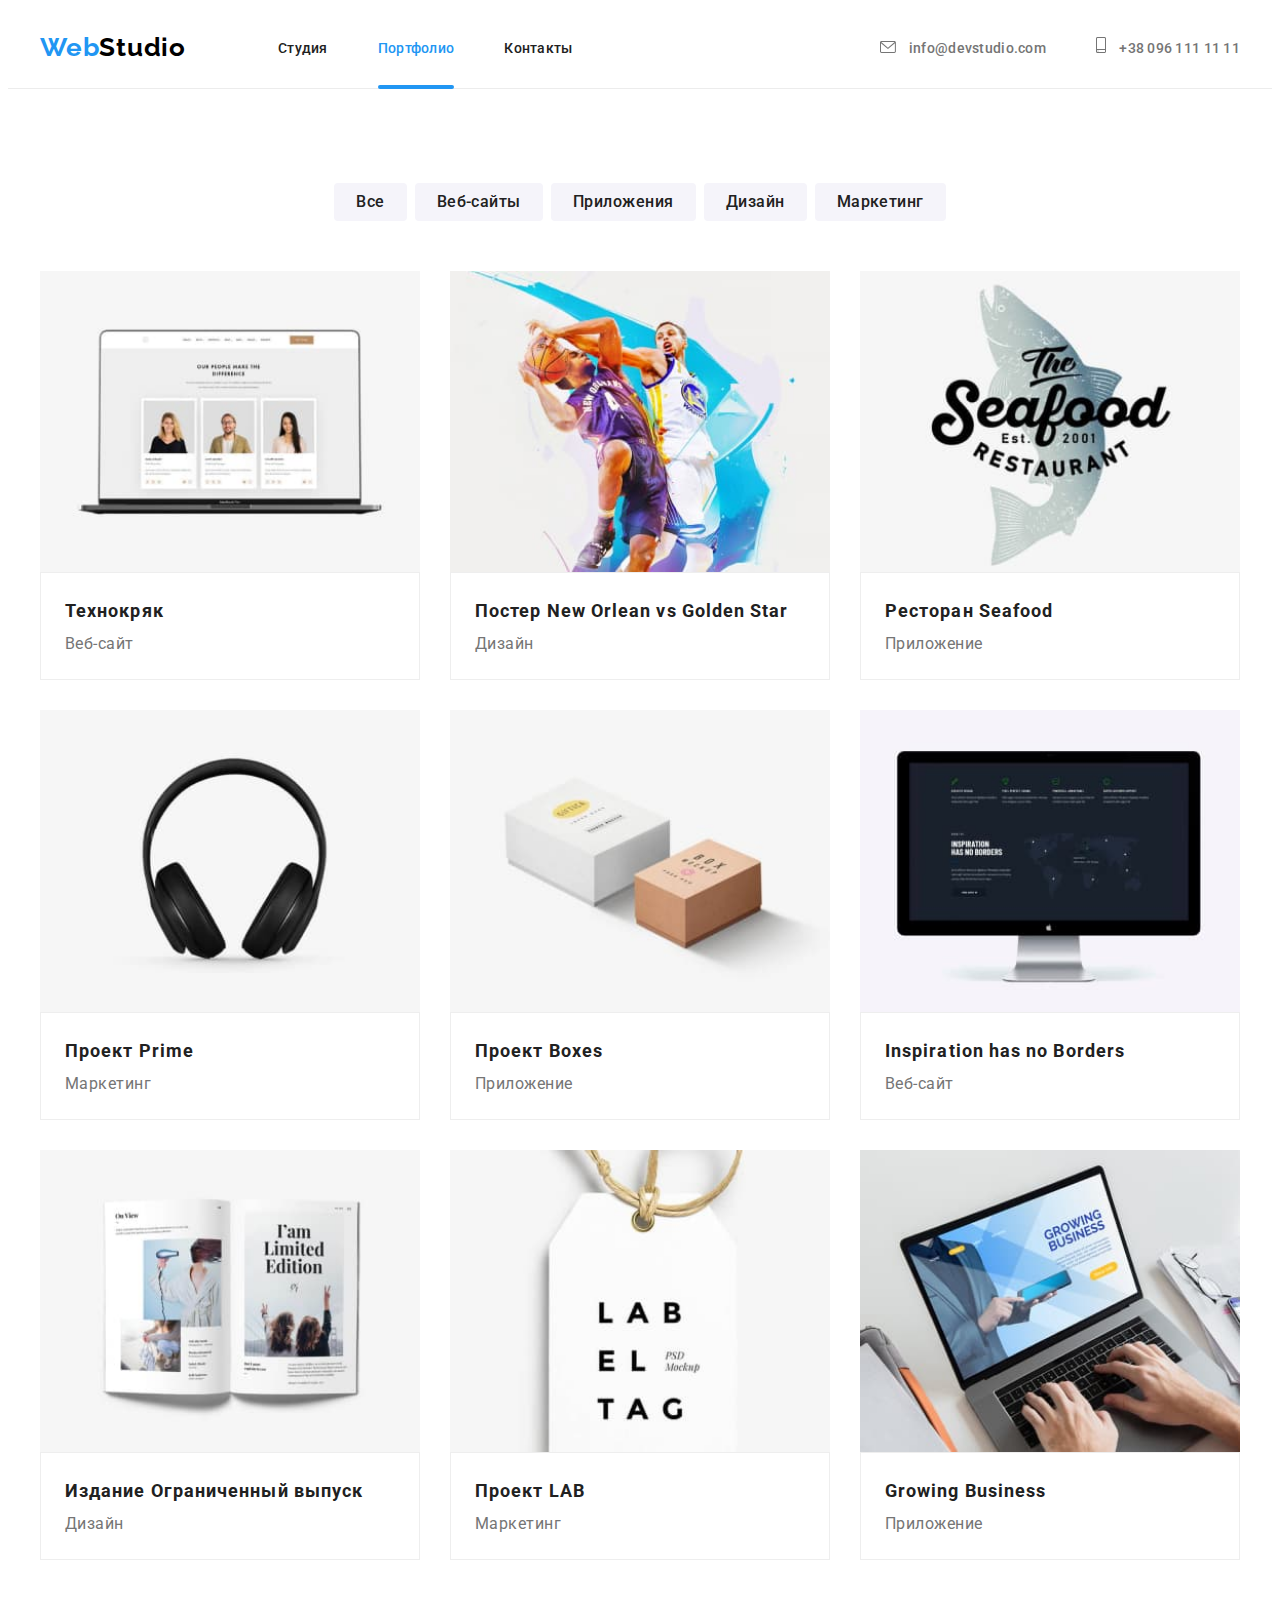
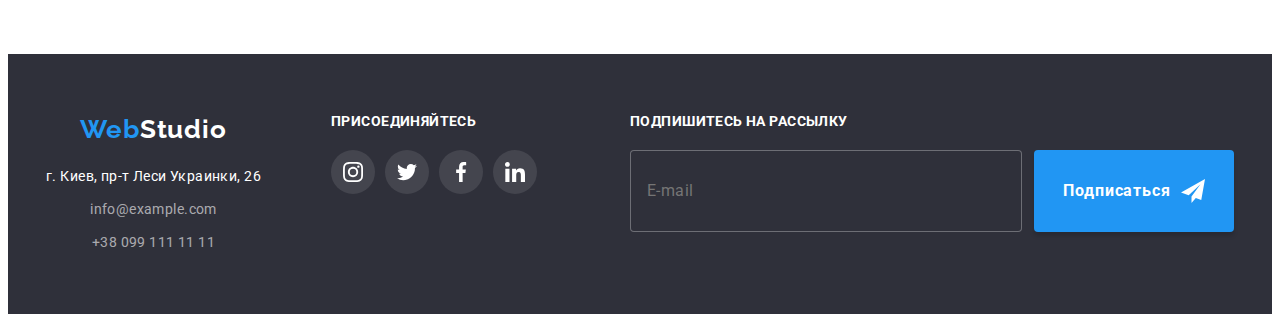
==== commit 55ffb5bc: "finish-hw-8" ====
--- a/portfolio.html
+++ b/portfolio.html
@@ -29,35 +29,58 @@
             ><span class="web-logo">Web</span>Studio
           </a>
 
-          <ul class="nav-list">
-            <li class="nav-list-item">
-              <a class="nav-list-link" href="./index.html">Студия</a>
-            </li>
-            <li class="nav-list-item">
-              <a class="nav-list-link current" href="./portfolio.html">Портфолио</a>
-            </li>
-            <li class="nav-list-item"><a class="nav-list-link" href="">Контакты</a></li>
-          </ul>
+          <button
+            type="button"
+            class="menu-button"
+            aria-expanded="false"
+            aria-controls="menu-container"
+            data-menu-button
+          >
+            <svg
+              width="40"
+              height="40"
+              class="menu-button__icons"
+              aria-label="Переключатель мобильного меню"
+            >
+              <use class="icon-menu" href="./imeges/sprite2.svg#icon-menu_40px"></use>
+              <use class="icon-cross" href="./imeges/sprite2.svg#icon-close_40px"></use>
+            </svg>
+          </button>
+
+          <div class="menu-container" id="menu-container" data-menu>
+            <div class="menu-container_nav">
+              <ul class="nav-list">
+                <li class="nav-list-item">
+                  <a class="nav-list-link" href="./index.html">Студия</a>
+                </li>
+                <li class="nav-list-item">
+                  <a class="nav-list-link current" href="./portfolio.html">Портфолио</a>
+                </li>
+                <li class="nav-list-item"><a class="nav-list-link" href="">Контакты</a></li>
+              </ul>
+            </div>
+            <div class="menu-container_contacts">
+              <ul class="header-mail-tel">
+                <li class="header-mail">
+                  <a class="mail-devstudio" href="mailto:info@devstudio.com"
+                    ><svg class="header-mail-icon" width="16" height="12">
+                      <use href="./imeges/sprite.svg#icon-envelope"></use>
+                    </svg>
+                    info@devstudio.com</a
+                  >
+                </li>
+                <li class="header-tel">
+                  <a class="contact-number" href="tel:+380961111111"
+                    ><svg class="header-tel-icon" width="10" height="16">
+                      <use href="./imeges/sprite.svg#icon-smartphone"></use>
+                    </svg>
+                    +38 096 111 11 11</a
+                  >
+                </li>
+              </ul>
+            </div>
+          </div>
         </nav>
-
-        <ul class="header-mail-tel">
-          <li class="header-mail">
-            <a class="mail-devstudio" href="mailto:info@devstudio.com"
-              ><svg class="header-mail-icon" width="16" height="12">
-                <use href="./imeges/sprite.svg#icon-envelope"></use>
-              </svg>
-              info@devstudio.com</a
-            >
-          </li>
-          <li class="header-tel">
-            <a class="contact-number" href="tel:+380961111111"
-              ><svg class="header-tel-icon" width="10" height="16">
-                <use href="./imeges/sprite.svg#icon-smartphone"></use>
-              </svg>
-              +38 096 111 11 11</a
-            >
-          </li>
-        </ul>
       </div>
     </header>
     <main>
@@ -76,7 +99,13 @@
             <li class="item-portfolio">
               <a class="item-portfolio-link" href="">
                 <div class="overlay-wrapper">
-                  <img src="./imeges/portfolio4.jpg" alt="Технокряк" width="370" height="294" />
+                  <img
+                    srcset="./imeges/portfolio.jpg 1x, ./imeges/portfolio@2x.jpg 2x"
+                    src="./imeges/portfolio.jpg"
+                    alt="Технокряк"
+                    width="370"
+                    height="294"
+                  />
                   <p class="overlay-text">
                     Технокряк это современная площадка распространения коронавируса. Компании
                     используют эту платформу для цифрового шпионажа и атак на защищённые сервера
@@ -94,12 +123,17 @@
               <a class="item-portfolio-link" href="">
                 <div class="overlay-wrapper">
                   <img
+                    srcset="./imeges/portfolio1.jpg 1x, ./imeges/portfolio1@2x.jpg 2x"
                     src="./imeges/portfolio1.jpg"
                     alt="Новый Орлеан против Золотой Звезды"
                     width="370"
                     height="294"
                   />
-                  <p class="overlay-text"></p>
+                  <p class="overlay-text">
+                    Технокряк это современная площадка распространения коронавируса. Компании
+                    используют эту платформу для цифрового шпионажа и атак на защищённые сервера
+                    конкурентов.
+                  </p>
                 </div>
 
                 <div class="wrapper-text-portfolio">
@@ -111,8 +145,18 @@
             <li class="item-portfolio">
               <a class="item-portfolio-link" href="">
                 <div class="overlay-wrapper">
-                  <img src="./imeges/portfolio2.jpg" alt="Морепродукты" width="370" height="294" />
-                  <p class="overlay-text"></p>
+                  <img
+                    srcset="./imeges/portfolio2.jpg 1x, ./imeges/portfolio2@2x.jpg 2x"
+                    src="./imeges/portfolio2.jpg"
+                    alt="Морепродукты"
+                    width="370"
+                    height="294"
+                  />
+                  <p class="overlay-text">
+                    Технокряк это современная площадка распространения коронавируса. Компании
+                    используют эту платформу для цифрового шпионажа и атак на защищённые сервера
+                    конкурентов.
+                  </p>
                 </div>
 
                 <div class="wrapper-text-portfolio">
@@ -124,8 +168,18 @@
             <li class="item-portfolio">
               <a class="item-portfolio-link" href="">
                 <div class="overlay-wrapper">
-                  <img src="./imeges/portfolio7.jpg" alt="основной" width="370" height="294" />
-                  <p class="overlay-text"></p>
+                  <img
+                    srcset="./imeges/portfolio3.jpg 1x, ./imeges/portfolio3@2x.jpg 2x"
+                    src="./imeges/portfolio3.jpg"
+                    alt="основной"
+                    width="370"
+                    height="294"
+                  />
+                  <p class="overlay-text">
+                    Технокряк это современная площадка распространения коронавируса. Компании
+                    используют эту платформу для цифрового шпионажа и атак на защищённые сервера
+                    конкурентов.
+                  </p>
                 </div>
 
                 <div class="wrapper-text-portfolio">
@@ -137,8 +191,18 @@
             <li class="item-portfolio">
               <a class="item-portfolio-link" href="">
                 <div class="overlay-wrapper">
-                  <img src="./imeges/portfolio6.jpg" alt="Коробки" width="370" height="294" />
-                  <p class="overlay-text"></p>
+                  <img
+                    srcset="./imeges/portfolio4.jpg 1x, ./imeges/portfolio4@2x.jpg 2x"
+                    src="./imeges/portfolio4.jpg"
+                    alt="Коробки"
+                    width="370"
+                    height="294"
+                  />
+                  <p class="overlay-text">
+                    Технокряк это современная площадка распространения коронавируса. Компании
+                    используют эту платформу для цифрового шпионажа и атак на защищённые сервера
+                    конкурентов.
+                  </p>
                 </div>
 
                 <div class="wrapper-text-portfolio">
@@ -151,12 +215,17 @@
               <a class="item-portfolio-link" href="">
                 <div class="overlay-wrapper">
                   <img
-                    src="./imeges/portfolio8.jpg"
+                    srcset="./imeges/portfolio5.jpg 1x, ./imeges/portfolio5@2x.jpg 2x"
+                    src="./imeges/portfolio5.jpg"
                     alt="Вдохновение не имеет границ"
                     width="370"
                     height="294"
                   />
-                  <p class="overlay-text"></p>
+                  <p class="overlay-text">
+                    Технокряк это современная площадка распространения коронавируса. Компании
+                    используют эту платформу для цифрового шпионажа и атак на защищённые сервера
+                    конкурентов.
+                  </p>
                 </div>
 
                 <div class="wrapper-text-portfolio">
@@ -169,12 +238,17 @@
               <a class="item-portfolio-link" href="">
                 <div class="overlay-wrapper">
                   <img
-                    src="./imeges/portfolio9.jpg"
+                    srcset="./imeges/portfolio6.jpg 1x, ./imeges/portfolio6@2x.jpg 2x"
+                    src="./imeges/portfolio6.jpg"
                     alt="Издание Ограниченный выпуск"
                     width="370"
                     height="294"
                   />
-                  <p class="overlay-text"></p>
+                  <p class="overlay-text">
+                    Технокряк это современная площадка распространения коронавируса. Компании
+                    используют эту платформу для цифрового шпионажа и атак на защищённые сервера
+                    конкурентов.
+                  </p>
                 </div>
 
                 <div class="wrapper-text-portfolio">
@@ -186,8 +260,18 @@
             <li class="item-portfolio">
               <a class="item-portfolio-link" href="">
                 <div class="overlay-wrapper">
-                  <img src="./imeges/portfolio3.jpg" alt="Проект ЛАБ" width="370" height="294" />
-                  <p class="overlay-text"></p>
+                  <img
+                    srcset="./imeges/portfolio7.jpg 1x, ./imeges/portfolio7@2x.jpg 2x"
+                    src="./imeges/portfolio7.jpg"
+                    alt="Проект ЛАБ"
+                    width="370"
+                    height="294"
+                  />
+                  <p class="overlay-text">
+                    Технокряк это современная площадка распространения коронавируса. Компании
+                    используют эту платформу для цифрового шпионажа и атак на защищённые сервера
+                    конкурентов.
+                  </p>
                 </div>
 
                 <div class="wrapper-text-portfolio">
@@ -200,12 +284,17 @@
               <a class="item-portfolio-link" href="">
                 <div class="overlay-wrapper">
                   <img
-                    src="./imeges/portfolio5.jpg"
+                    srcset="./imeges/portfolio8.jpg 1x, ./imeges/portfolio8@2x.jpg 2x"
+                    src="./imeges/portfolio8.jpg"
                     alt="Растущий бизнес"
                     width="370"
                     height="294"
                   />
-                  <p class="overlay-text"></p>
+                  <p class="overlay-text">
+                    Технокряк это современная площадка распространения коронавируса. Компании
+                    используют эту платформу для цифрового шпионажа и атак на защищённые сервера
+                    конкурентов.
+                  </p>
                 </div>
 
                 <div class="wrapper-text-portfolio">
@@ -294,5 +383,6 @@
         </div>
       </div>
     </footer>
+    <script src="./js/header-menu.js"></script>
   </body>
 </html>
--- a/css/portfolio.min.css
+++ b/css/portfolio.min.css
@@ -1,2 +1,2 @@
-.header-mail-tel,.nav-list,.list-btn,.list-portfolio,.footer-list,.footer-social-list{list-style:none}.header_logo,.footer_logo,.nav-list-link,.mail-devstudio,.contact-number,.item-portfolio-link,.footer-address,.footer-mail,.footer-tel{text-decoration:none}.section-btn{padding-top:94px;padding-bottom:94px}body{position:relative;max-width:1600px;font-family:Roboto,sans-serif;color:#212121}h1,h2,h3,h4,p{margin-top:0;margin-bottom:0}ul{margin-top:0;margin-bottom:0;padding-left:0}img{display:block;width:100%;height:auto}.container{width:1200px;padding-left:15px;padding-right:15px;margin-left:auto;margin-right:auto}.visually-hidden{position:absolute;width:1px;height:1px;margin:-1px;padding:0;overflow:hidden;border:0;clip:rect(0 0 0 0)}.logo{font-family:Raleway;font-style:normal;font-weight:bold;font-size:26px;line-height:1.19;letter-spacing:0.03em;color:#000000}.header_logo{margin-right:92px}.footer_logo{display:inline-block;margin-bottom:20px;color:#fff}.web-logo{color:#2196f3}.header{padding-top:24px;padding-bottom:25px;border-bottom:1px solid #ececec}.header-container{display:-webkit-box;display:-ms-flexbox;display:flex;-webkit-box-align:center;-ms-flex-align:center;align-items:center;-webkit-box-pack:justify;-ms-flex-pack:justify;justify-content:space-between}.navigation{display:-webkit-box;display:-ms-flexbox;display:flex;-webkit-box-align:center;-ms-flex-align:center;align-items:center;-webkit-box-pack:center;-ms-flex-pack:center;justify-content:center}.header-mail-tel,.nav-list{display:-webkit-box;display:-ms-flexbox;display:flex;-webkit-box-align:center;-ms-flex-align:center;align-items:center;-webkit-box-pack:center;-ms-flex-pack:center;justify-content:center}.nav-list-item:not(:last-child){margin-right:50px}.nav-list-link{font-family:Roboto,sans-serif;font-style:normal;font-weight:500;font-size:14px;line-height:1.14;letter-spacing:0.02em;color:#212121}.current{padding-bottom:33px;position:relative;color:#2196f3}.current::after{content:'';position:absolute;left:0;bottom:0;display:block;width:100%;height:4px;border-radius:4px;background-color:#2196f3}.nav-list-link:hover,.nav-list-link:focus{color:#2196f3}.mail-devstudio{font-family:Roboto,sans-serif;font-style:normal;font-weight:500;font-size:14px;line-height:1.14px;letter-spacing:0.02em;margin-right:50px;color:#757575}.contact-number{font-family:Roboto,sans-serif;font-style:normal;font-weight:500;font-size:14px;line-height:1.14;letter-spacing:0.02em;color:#757575}.mail-devstudio:hover,.mail-devstudio:focus,.contact-number:hover,.contact-number:focus{color:#2196f3}.contact-number:hover .header-tel-icon,.contact-number:focus .header-tel-icon{fill:#2196f3}.header-mail-icon,.header-tel-icon{fill:#757575;margin-right:10px}.mail-devstudio:hover .header-mail-icon,.mail-devstudio:focus .header-mail-icon{fill:#2196f3}.btn-modal-submit,.footer-button,.btn-order{min-width:200px;min-height:50px;border-color:transparent;font-family:Roboto,sans-serif;font-style:normal;font-weight:bold;font-size:16px;line-height:1.87;display:-webkit-box;display:-ms-flexbox;display:flex;-webkit-box-align:center;-ms-flex-align:center;align-items:center;-webkit-box-pack:center;-ms-flex-pack:center;justify-content:center;letter-spacing:0.06em;background:#2196f3;-webkit-box-shadow:0px 4px 4px rgba(0,0,0,0.15);box-shadow:0px 4px 4px rgba(0,0,0,0.15);border-radius:4px;cursor:pointer;margin-left:auto;margin-right:auto;color:#fff}.btn-modal-submit:focus,.btn-modal-submit:hover,.footer-button:focus,.footer-button:hover,.btn-order:hover,.btn-order:focus{background:#188ce8;-webkit-box-shadow:0px 4px 4px rgba(0,0,0,0.15);box-shadow:0px 4px 4px rgba(0,0,0,0.15);border-radius:4px}.portfolio-btn{font-family:Roboto,sans-serif;font-style:normal;font-weight:500;font-size:16px;line-height:1.6;text-align:center;letter-spacing:0.03em;color:#212121;background:#f5f4fa;border-radius:4px;cursor:pointer}.portfolio-btn:hover,.portfolio-btn:focus{color:#ffffff;background:#2196f3}.title-work{font-family:Roboto,sans-serif;font-style:normal;font-weight:bold;font-size:18px;line-height:2;letter-spacing:0.06em;color:#212121}.description-work{font-family:Roboto,sans-serif;font-style:normal;font-weight:normal;font-size:16px;line-height:1.87;letter-spacing:0.03em;color:#757575}.list-btn{display:-webkit-box;display:-ms-flexbox;display:flex;-webkit-box-align:center;-ms-flex-align:center;align-items:center;-webkit-box-pack:center;-ms-flex-pack:center;justify-content:center;margin-bottom:50px}.list-portfolio{display:-webkit-box;display:-ms-flexbox;display:flex;-ms-flex-wrap:wrap;flex-wrap:wrap;margin-left:-30px;margin-top:-30px}.item-portfolio{margin-left:30px;margin-top:30px}.item-portfolio-link{display:inline-block}.item-portfolio-link:hover{border:1px;border-color:#eeeeee;-webkit-box-shadow:0px 4px 4px rgba(0,0,0,0.25);box-shadow:0px 4px 4px rgba(0,0,0,0.25)}.li-btn:not(:last-child){margin-right:8px}.portfolio-btn{padding:6px 22px;border:transparent}.portfolio-btn:hover,.portfolio-btn:focus{background-color:rgba(0,0,0,0.2) #fff;-webkit-box-shadow:0px 2px 2px rgba(0,0,0,0.12),0px 1px 2px rgba(0,0,0,0.8),0px 3px 1px rgba(0,0,0,0.1);box-shadow:0px 2px 2px rgba(0,0,0,0.12),0px 1px 2px rgba(0,0,0,0.8),0px 3px 1px rgba(0,0,0,0.1)}.overlay-wrapper{position:relative;overflow:hidden}.overlay-wrapper::before{display:inline-block;content:'';position:absolute;top:0;left:0;width:100%;height:100%;background-color:rgba(33,150,243,0.9);-webkit-transform:translateY(100%);transform:translateY(100%);-webkit-transition:250ms cubic-bezier(0.4, 0, 0.2, 1);transition:250ms cubic-bezier(0.4, 0, 0.2, 1);opacity:0}.item-portfolio-link:hover .overlay-wrapper::before,.item-portfolio-link:hover .overlay-text{-webkit-transform:translateY(0);transform:translateY(0);opacity:1}.overlay-text{position:absolute;top:63px;left:26px;-webkit-transform:translateY(100%);transform:translateY(100%);font-family:Roboto;font-size:18px;line-height:28px;max-width:322px;-webkit-transition:250ms cubic-bezier(0.4, 0, 0.2, 1);transition:250ms cubic-bezier(0.4, 0, 0.2, 1);opacity:0;color:#fff}.wrapper-text-portfolio{padding:20px 24px;border:1px solid #eeeeee}.footer{background:#2f303a;padding-top:60px;padding-bottom:60px}.footer-content-wrapper{display:-webkit-box;display:-ms-flexbox;display:flex}.footer-item:not(:last-child){margin-bottom:9px}.footer-address{font-family:Roboto,sans-serif;font-style:normal;font-weight:normal;font-size:14px;line-height:1.7;letter-spacing:0.03em;color:#fff}.footer-mail,.footer-tel{font-family:Roboto,sans-serif;font-style:normal;font-weight:normal;font-size:14px;line-height:1.7;letter-spacing:0.03em;color:rgba(255,255,255,0.6)}.footer-address:hover,.footer-address:focus,.footer-mail:hover,.footer-mail:focus,.footer-tel:hover,.footer-tel:focus{color:#2196f3}.footer-list-title{margin-bottom:20px;font-family:Roboto,sans-serif;font-style:normal;font-weight:bold;font-size:14px;line-height:1.14;letter-spacing:0.03em;text-transform:uppercase;color:#fff}.footer-social-item:not(:last-child){margin-right:10px}.footer-social{margin-left:70px}.footer-social-list{display:-webkit-box;display:-ms-flexbox;display:flex}.footer-social-link{display:-webkit-box;display:-ms-flexbox;display:flex;-webkit-box-align:center;-ms-flex-align:center;align-items:center;-webkit-box-pack:center;-ms-flex-pack:center;justify-content:center;width:44px;height:44px;background-color:rgba(255,255,255,0.1);border-radius:50%;color:#ffffff}.footer-social-icon{fill:#ffffff}.footer-social-link:hover,.footer-social-link:focus{background-color:#2196f3}.footer-social-link:hover .footer-social-icon,.footer-social-link:focus .footer-social-icon{fill:#ffffff}.wrapper-footer-form{margin-left:93px}.input-footer{margin-right:12px;width:358px;height:50px;padding:15px 16px;font-family:Roboto,sans-serif;font-style:normal;font-weight:normal;font-size:16px;line-height:1.9;letter-spacing:0.03em;color:rgba(255,255,255,0.6);border:solid 1px rgba(255,255,255,0.3);border-radius:4px;background:#2f303a}.footer-button-icon{fill:#ffffff;margin-left:10px}.form-footer{display:-webkit-box;display:-ms-flexbox;display:flex}
+.header-mail-tel,.nav-list,.list-btn,.list-portfolio,.footer-list,.footer-social-list{list-style:none}.header_logo,.footer_logo,.nav-list-link,.contact-number,.mail-devstudio,.item-portfolio-link,.footer-address,.footer-mail,.footer-tel{text-decoration:none}.section-btn{padding-top:94px;padding-bottom:94px}body{position:relative;max-width:1600px;font-family:Roboto,sans-serif;color:#212121}h1,h2,h3,h4,p{margin-top:0;margin-bottom:0}ul{margin-top:0;margin-bottom:0;padding-left:0}img{display:block;width:100%;height:auto}.container{padding-left:15px;padding-right:15px;margin-left:auto;margin-right:auto}@media screen and (min-width: 480px){.container{width:480px}}@media screen and (min-width: 768px){.container{width:768px}}@media screen and (min-width: 1200px){.container{width:1200px}}.visually-hidden{position:absolute;width:1px;height:1px;margin:-1px;padding:0;overflow:hidden;border:0;clip:rect(0 0 0 0)}.logo{font-family:Raleway;font-style:normal;font-weight:bold;font-size:26px;line-height:1.19;letter-spacing:0.03em;color:#000000}.header_logo{margin-right:88px}@media screen and (min-width: 1200px){.header_logo{margin-right:92px}}.footer_logo{display:inline-block;margin-bottom:20px;color:#fff}.web-logo{color:#2196f3}.header{position:relative;padding-top:21px;padding-bottom:21px;border-bottom:1px solid #ececec}@media screen and (min-width: 1200px){.header{padding-top:24px;padding-bottom:25px}}.navigation{display:-webkit-box;display:-ms-flexbox;display:flex;-webkit-box-align:center;-ms-flex-align:center;align-items:center;-webkit-box-pack:justify;-ms-flex-pack:justify;justify-content:space-between}@media screen and (min-width: 768px){.nav-list{display:-webkit-box;display:-ms-flexbox;display:flex;-webkit-box-align:center;-ms-flex-align:center;align-items:center;-webkit-box-pack:center;-ms-flex-pack:center;justify-content:center}}.header-mail-tel{display:block}@media screen and (min-width: 1200px){.header-mail-tel{display:-webkit-box;display:-ms-flexbox;display:flex;-webkit-box-align:center;-ms-flex-align:center;align-items:center;-webkit-box-pack:center;-ms-flex-pack:center;justify-content:center}}@media screen and (max-width: 767px){.nav-list-item:not(:last-child){margin-bottom:32px}}@media screen and (min-width: 768px){.nav-list-item:not(:last-child){margin-right:50px}}.nav-list-link{font-family:Roboto,sans-serif;font-size:24px;font-style:normal;font-weight:500;line-height:1.14;letter-spacing:0.02em;color:#212121}@media screen and (min-width: 768px){.nav-list-link{font-size:14px}}.menu-button{display:-webkit-inline-box;display:-ms-inline-flexbox;display:inline-flex;margin:0;padding:0;border:0;background-color:transparent}@media screen and (min-width: 768px){.menu-button{display:none}}.menu-button__icons:hover,.menu-button__icons:focus{fill:#2196f3}.menu-button.is-open .icon-cross{display:block}.menu-button.is-open .icon-menu,.menu-button .icon-cross{display:none}@media screen and (max-width: 767px){.menu-container{display:none;text-align:center;position:absolute;top:100%;left:0;width:100%;padding:48px 40px;background-color:#ffffff;z-index:2}.menu-container.is-open{display:block}}@media screen and (min-width: 768px){.menu-container{width:1200px;display:-webkit-box;display:-ms-flexbox;display:flex;-webkit-box-align:center;-ms-flex-align:center;align-items:center;-webkit-box-pack:justify;-ms-flex-pack:justify;justify-content:space-between}}@media screen and (max-width: 767px){.menu-container_nav{margin-bottom:60px}}.current{padding-bottom:10px;position:relative;color:#2196f3}@media screen and (min-width: 768px){.current{padding-bottom:33px}}.current::after{content:'';position:absolute;left:0;bottom:0;display:block;width:100%;height:4px;border-radius:4px;background-color:#2196f3}.nav-list-link:hover,.nav-list-link:focus{color:#2196f3}@media screen and (max-width: 767px){.header-mail{margin-bottom:32px}}@media screen and (min-width: 768px) and (max-width: 1200px){.header-mail{margin-bottom:10px}}@media screen and (min-width: 1200px){.mail-devstudio{margin-right:50px}}.contact-number,.mail-devstudio{font-family:Roboto,sans-serif;font-style:normal;font-weight:500;font-size:24px;line-height:1.14px;letter-spacing:0.02em;color:#757575}@media screen and (min-width: 768px){.contact-number,.mail-devstudio{font-size:14px}}.mail-devstudio:hover,.mail-devstudio:focus,.contact-number:hover,.contact-number:focus{color:#2196f3}.contact-number:hover .header-tel-icon,.contact-number:focus .header-tel-icon{fill:#2196f3}.header-mail-icon,.header-tel-icon{fill:#757575;margin-right:10px}.mail-devstudio:hover .header-mail-icon,.mail-devstudio:focus .header-mail-icon{fill:#2196f3}.btn-modal-submit,.footer-button,.btn-order{min-width:200px;min-height:50px;border-color:transparent;font-family:Roboto,sans-serif;font-style:normal;font-weight:bold;font-size:16px;line-height:1.87;display:-webkit-box;display:-ms-flexbox;display:flex;-webkit-box-align:center;-ms-flex-align:center;align-items:center;-webkit-box-pack:center;-ms-flex-pack:center;justify-content:center;letter-spacing:0.06em;background:#2196f3;-webkit-box-shadow:0px 4px 4px rgba(0,0,0,0.15);box-shadow:0px 4px 4px rgba(0,0,0,0.15);border-radius:4px;cursor:pointer;margin-left:auto;margin-right:auto;color:#fff}.btn-modal-submit:focus,.btn-modal-submit:hover,.footer-button:focus,.footer-button:hover,.btn-order:hover,.btn-order:focus{background:#188ce8;-webkit-box-shadow:0px 4px 4px rgba(0,0,0,0.15);box-shadow:0px 4px 4px rgba(0,0,0,0.15);border-radius:4px}.portfolio-btn{font-family:Roboto,sans-serif;font-style:normal;font-weight:500;font-size:16px;line-height:1.6;text-align:center;letter-spacing:0.03em;color:#212121;background:#f5f4fa;border-radius:4px;cursor:pointer}.portfolio-btn:hover,.portfolio-btn:focus{color:#ffffff;background:#2196f3}@media screen and (max-width: 1199px){.section-btn{padding-top:60px;padding-bottom:60px}}.title-work{font-family:Roboto,sans-serif;font-style:normal;font-weight:bold;font-size:18px;line-height:2;letter-spacing:0.06em;color:#212121}.description-work{font-family:Roboto,sans-serif;font-style:normal;font-weight:normal;font-size:16px;line-height:1.87;letter-spacing:0.03em;color:#757575}.list-btn{display:-webkit-box;display:-ms-flexbox;display:flex;-ms-flex-wrap:wrap;flex-wrap:wrap;margin-bottom:50px}@media screen and (max-width: 767px){.list-btn{margin-top:-15px}}@media screen and (min-width: 768px){.list-btn{-webkit-box-align:center;-ms-flex-align:center;align-items:center;-webkit-box-pack:center;-ms-flex-pack:center;justify-content:center}}.list-portfolio{margin-bottom:-30px}@media screen and (min-width: 768px){.list-portfolio{display:-webkit-box;display:-ms-flexbox;display:flex;-ms-flex-wrap:wrap;flex-wrap:wrap;margin-left:-30px}}.item-portfolio{-ms-flex-preferred-size:calc((100% - 60px) / 2);flex-basis:calc((100% - 60px) / 2);margin-bottom:30px}@media screen and (min-width: 768px){.item-portfolio{display:-webkit-box;display:-ms-flexbox;display:flex;margin-left:30px}}@media screen and (min-width: 1200px){.item-portfolio{-ms-flex-preferred-size:calc((100% - 90px) / 3);flex-basis:calc((100% - 90px) / 3)}}.item-portfolio-link{display:inline-block;width:100%}.item-portfolio-link:hover{border:1px;border-color:#eeeeee;-webkit-box-shadow:0px 4px 4px rgba(0,0,0,0.25);box-shadow:0px 4px 4px rgba(0,0,0,0.25)}@media screen and (max-width: 767px){.li-btn{margin-top:15px}}.li-btn:not(:last-child){margin-right:8px}.portfolio-btn{padding:6px 22px;border:transparent}.portfolio-btn:hover,.portfolio-btn:focus{background-color:rgba(0,0,0,0.2) #fff;-webkit-box-shadow:0px 2px 2px rgba(0,0,0,0.12),0px 1px 2px rgba(0,0,0,0.8),0px 3px 1px rgba(0,0,0,0.1);box-shadow:0px 2px 2px rgba(0,0,0,0.12),0px 1px 2px rgba(0,0,0,0.8),0px 3px 1px rgba(0,0,0,0.1)}.overlay-wrapper{position:relative;overflow:hidden}.overlay-wrapper::before{display:inline-block;content:'';position:absolute;top:0;left:0;width:100%;height:100%;background-color:rgba(33,150,243,0.9);-webkit-transform:translateY(100%);transform:translateY(100%);-webkit-transition:250ms cubic-bezier(0.4, 0, 0.2, 1);transition:250ms cubic-bezier(0.4, 0, 0.2, 1);opacity:0}.item-portfolio-link:hover .overlay-wrapper::before,.item-portfolio-link:hover .overlay-text{-webkit-transform:translateY(0);transform:translateY(0);opacity:1}.overlay-text{position:absolute;top:63px;left:26px;-webkit-transform:translateY(100%);transform:translateY(100%);font-family:Roboto;font-size:18px;line-height:28px;max-width:322px;-webkit-transition:250ms cubic-bezier(0.4, 0, 0.2, 1);transition:250ms cubic-bezier(0.4, 0, 0.2, 1);opacity:0;color:#fff}.wrapper-text-portfolio{padding:20px 24px;border:1px solid #eeeeee}.footer{background:#2f303a;padding-top:60px;padding-bottom:60px}@media screen and (min-width: 768px){.footer-content-wrapper{display:-webkit-box;display:-ms-flexbox;display:flex;-ms-flex-wrap:wrap;flex-wrap:wrap;-webkit-box-pack:center;-ms-flex-pack:center;justify-content:center}}.footer-text{text-align:center}@media screen and (min-width: 767px) and (max-width: 1199px){.footer-text{margin-right:165px}}@media screen and (max-width: 1199px){.footer-text{margin-bottom:60px}}.footer-item:not(:last-child){margin-bottom:9px}.footer-address{font-family:Roboto,sans-serif;font-style:normal;font-weight:normal;font-size:14px;line-height:1.7;letter-spacing:0.03em;color:#fff}.footer-mail,.footer-tel{font-family:Roboto,sans-serif;font-style:normal;font-weight:normal;font-size:14px;line-height:1.7;letter-spacing:0.03em;color:rgba(255,255,255,0.6)}.footer-address:hover,.footer-address:focus,.footer-mail:hover,.footer-mail:focus,.footer-tel:hover,.footer-tel:focus{color:#2196f3}.footer-list-title{margin-bottom:20px;font-family:Roboto,sans-serif;font-style:normal;font-weight:bold;font-size:14px;line-height:1.14;letter-spacing:0.03em;text-transform:uppercase;color:#fff}@media screen and (max-width: 1199px){.footer-list-title{text-align:center}}.footer-social-item:not(:last-child){margin-right:10px}@media screen and (max-width: 1199px){.footer-social{margin-bottom:60px}}@media screen and (min-width: 1200px){.footer-social{margin-left:70px}}.footer-social-list{display:-webkit-box;display:-ms-flexbox;display:flex}@media screen and (max-width: 1199px){.footer-social-list{-webkit-box-pack:center;-ms-flex-pack:center;justify-content:center}}.footer-social-link{display:-webkit-box;display:-ms-flexbox;display:flex;-webkit-box-align:center;-ms-flex-align:center;align-items:center;-webkit-box-pack:center;-ms-flex-pack:center;justify-content:center;width:44px;height:44px;background-color:rgba(255,255,255,0.1);border-radius:50%;color:#ffffff}.footer-social-icon{fill:#ffffff}.footer-social-link:hover,.footer-social-link:focus{background-color:#2196f3}.footer-social-link:hover .footer-social-icon,.footer-social-link:focus .footer-social-icon{fill:#ffffff}@media screen and (min-width: 1200px){.wrapper-footer-form{margin-left:93px}}.input-footer{max-width:450px;height:50px;padding:15px 16px;font-family:Roboto,sans-serif;font-style:normal;font-weight:normal;font-size:16px;line-height:1.9;letter-spacing:0.03em;color:rgba(255,255,255,0.6);border:solid 1px rgba(255,255,255,0.3);border-radius:4px;background:#2f303a}@media screen and (min-width: 480px){.input-footer{width:450px}}@media screen and (max-width: 1199px){.input-footer{margin-bottom:20px}}@media screen and (min-width: 1200px){.input-footer{width:358px;margin-right:12px}}.footer-button-icon{fill:#ffffff;margin-left:10px}@media screen and (max-width: 479px){.form-footer{text-align:center}}@media screen and (min-width: 1200px){.form-footer{display:-webkit-box;display:-ms-flexbox;display:flex}}
 /*# sourceMappingURL=portfolio.min.css.map */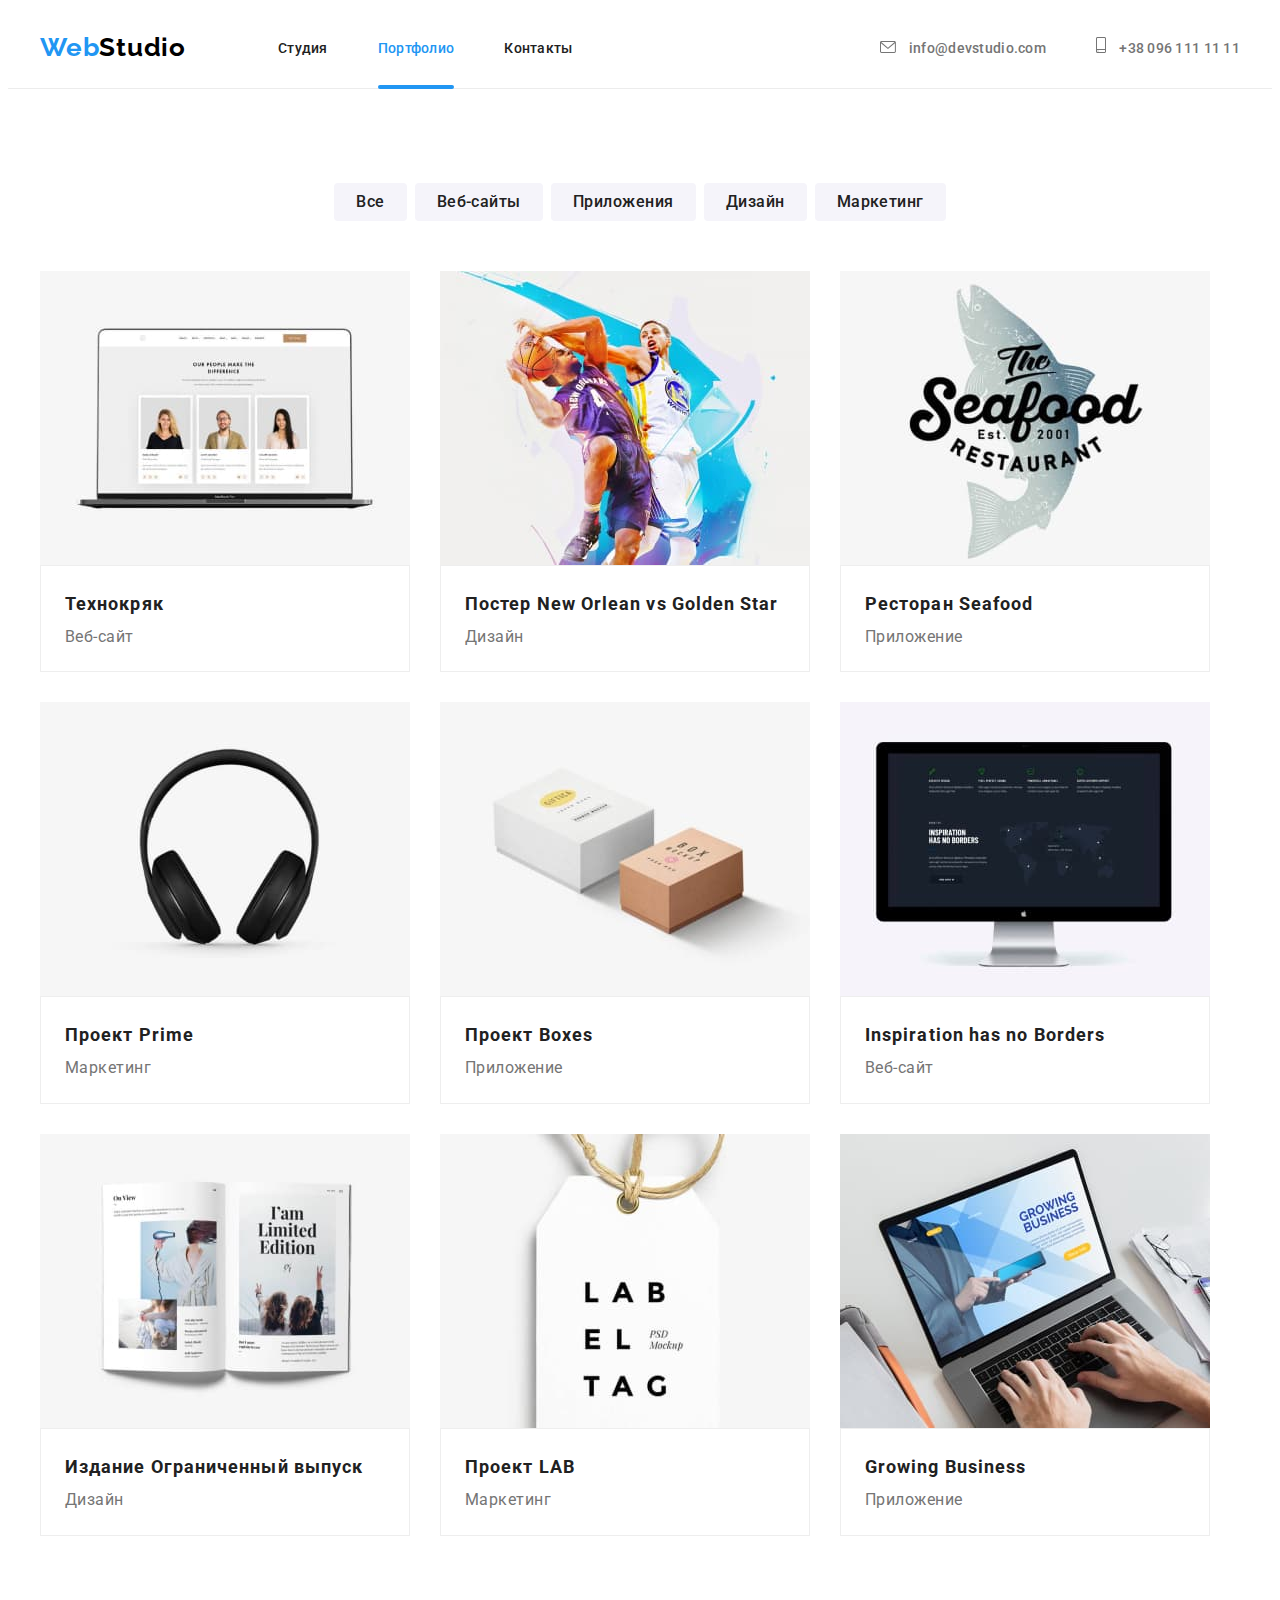
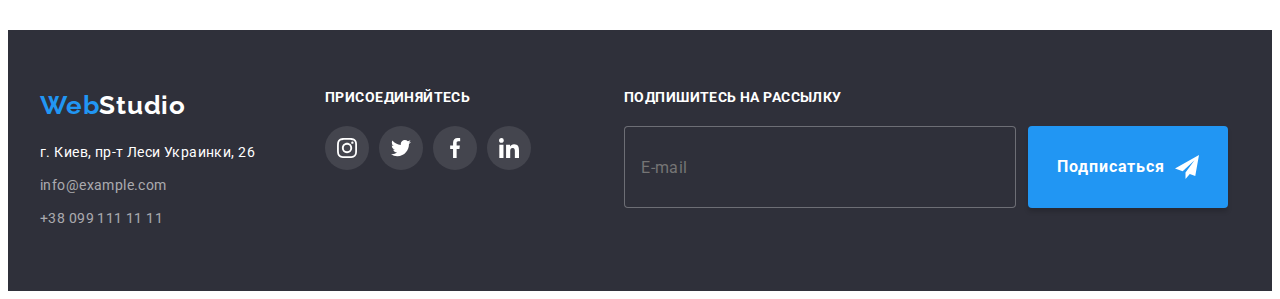
==== commit 65be6a78: "Revert "finish-hw-8"" ====
--- a/portfolio.html
+++ b/portfolio.html
@@ -29,58 +29,35 @@
             ><span class="web-logo">Web</span>Studio
           </a>
 
-          <button
-            type="button"
-            class="menu-button"
-            aria-expanded="false"
-            aria-controls="menu-container"
-            data-menu-button
-          >
-            <svg
-              width="40"
-              height="40"
-              class="menu-button__icons"
-              aria-label="Переключатель мобильного меню"
+          <ul class="nav-list">
+            <li class="nav-list-item">
+              <a class="nav-list-link" href="./index.html">Студия</a>
+            </li>
+            <li class="nav-list-item">
+              <a class="nav-list-link current" href="./portfolio.html">Портфолио</a>
+            </li>
+            <li class="nav-list-item"><a class="nav-list-link" href="">Контакты</a></li>
+          </ul>
+        </nav>
+
+        <ul class="header-mail-tel">
+          <li class="header-mail">
+            <a class="mail-devstudio" href="mailto:info@devstudio.com"
+              ><svg class="header-mail-icon" width="16" height="12">
+                <use href="./imeges/sprite.svg#icon-envelope"></use>
+              </svg>
+              info@devstudio.com</a
             >
-              <use class="icon-menu" href="./imeges/sprite2.svg#icon-menu_40px"></use>
-              <use class="icon-cross" href="./imeges/sprite2.svg#icon-close_40px"></use>
-            </svg>
-          </button>
-
-          <div class="menu-container" id="menu-container" data-menu>
-            <div class="menu-container_nav">
-              <ul class="nav-list">
-                <li class="nav-list-item">
-                  <a class="nav-list-link" href="./index.html">Студия</a>
-                </li>
-                <li class="nav-list-item">
-                  <a class="nav-list-link current" href="./portfolio.html">Портфолио</a>
-                </li>
-                <li class="nav-list-item"><a class="nav-list-link" href="">Контакты</a></li>
-              </ul>
-            </div>
-            <div class="menu-container_contacts">
-              <ul class="header-mail-tel">
-                <li class="header-mail">
-                  <a class="mail-devstudio" href="mailto:info@devstudio.com"
-                    ><svg class="header-mail-icon" width="16" height="12">
-                      <use href="./imeges/sprite.svg#icon-envelope"></use>
-                    </svg>
-                    info@devstudio.com</a
-                  >
-                </li>
-                <li class="header-tel">
-                  <a class="contact-number" href="tel:+380961111111"
-                    ><svg class="header-tel-icon" width="10" height="16">
-                      <use href="./imeges/sprite.svg#icon-smartphone"></use>
-                    </svg>
-                    +38 096 111 11 11</a
-                  >
-                </li>
-              </ul>
-            </div>
-          </div>
-        </nav>
+          </li>
+          <li class="header-tel">
+            <a class="contact-number" href="tel:+380961111111"
+              ><svg class="header-tel-icon" width="10" height="16">
+                <use href="./imeges/sprite.svg#icon-smartphone"></use>
+              </svg>
+              +38 096 111 11 11</a
+            >
+          </li>
+        </ul>
       </div>
     </header>
     <main>
@@ -99,13 +76,7 @@
             <li class="item-portfolio">
               <a class="item-portfolio-link" href="">
                 <div class="overlay-wrapper">
-                  <img
-                    srcset="./imeges/portfolio.jpg 1x, ./imeges/portfolio@2x.jpg 2x"
-                    src="./imeges/portfolio.jpg"
-                    alt="Технокряк"
-                    width="370"
-                    height="294"
-                  />
+                  <img src="./imeges/portfolio4.jpg" alt="Технокряк" width="370" height="294" />
                   <p class="overlay-text">
                     Технокряк это современная площадка распространения коронавируса. Компании
                     используют эту платформу для цифрового шпионажа и атак на защищённые сервера
@@ -123,17 +94,12 @@
               <a class="item-portfolio-link" href="">
                 <div class="overlay-wrapper">
                   <img
-                    srcset="./imeges/portfolio1.jpg 1x, ./imeges/portfolio1@2x.jpg 2x"
                     src="./imeges/portfolio1.jpg"
                     alt="Новый Орлеан против Золотой Звезды"
                     width="370"
                     height="294"
                   />
-                  <p class="overlay-text">
-                    Технокряк это современная площадка распространения коронавируса. Компании
-                    используют эту платформу для цифрового шпионажа и атак на защищённые сервера
-                    конкурентов.
-                  </p>
+                  <p class="overlay-text"></p>
                 </div>
 
                 <div class="wrapper-text-portfolio">
@@ -145,18 +111,8 @@
             <li class="item-portfolio">
               <a class="item-portfolio-link" href="">
                 <div class="overlay-wrapper">
-                  <img
-                    srcset="./imeges/portfolio2.jpg 1x, ./imeges/portfolio2@2x.jpg 2x"
-                    src="./imeges/portfolio2.jpg"
-                    alt="Морепродукты"
-                    width="370"
-                    height="294"
-                  />
-                  <p class="overlay-text">
-                    Технокряк это современная площадка распространения коронавируса. Компании
-                    используют эту платформу для цифрового шпионажа и атак на защищённые сервера
-                    конкурентов.
-                  </p>
+                  <img src="./imeges/portfolio2.jpg" alt="Морепродукты" width="370" height="294" />
+                  <p class="overlay-text"></p>
                 </div>
 
                 <div class="wrapper-text-portfolio">
@@ -168,18 +124,8 @@
             <li class="item-portfolio">
               <a class="item-portfolio-link" href="">
                 <div class="overlay-wrapper">
-                  <img
-                    srcset="./imeges/portfolio3.jpg 1x, ./imeges/portfolio3@2x.jpg 2x"
-                    src="./imeges/portfolio3.jpg"
-                    alt="основной"
-                    width="370"
-                    height="294"
-                  />
-                  <p class="overlay-text">
-                    Технокряк это современная площадка распространения коронавируса. Компании
-                    используют эту платформу для цифрового шпионажа и атак на защищённые сервера
-                    конкурентов.
-                  </p>
+                  <img src="./imeges/portfolio7.jpg" alt="основной" width="370" height="294" />
+                  <p class="overlay-text"></p>
                 </div>
 
                 <div class="wrapper-text-portfolio">
@@ -191,18 +137,8 @@
             <li class="item-portfolio">
               <a class="item-portfolio-link" href="">
                 <div class="overlay-wrapper">
-                  <img
-                    srcset="./imeges/portfolio4.jpg 1x, ./imeges/portfolio4@2x.jpg 2x"
-                    src="./imeges/portfolio4.jpg"
-                    alt="Коробки"
-                    width="370"
-                    height="294"
-                  />
-                  <p class="overlay-text">
-                    Технокряк это современная площадка распространения коронавируса. Компании
-                    используют эту платформу для цифрового шпионажа и атак на защищённые сервера
-                    конкурентов.
-                  </p>
+                  <img src="./imeges/portfolio6.jpg" alt="Коробки" width="370" height="294" />
+                  <p class="overlay-text"></p>
                 </div>
 
                 <div class="wrapper-text-portfolio">
@@ -215,17 +151,12 @@
               <a class="item-portfolio-link" href="">
                 <div class="overlay-wrapper">
                   <img
-                    srcset="./imeges/portfolio5.jpg 1x, ./imeges/portfolio5@2x.jpg 2x"
-                    src="./imeges/portfolio5.jpg"
+                    src="./imeges/portfolio8.jpg"
                     alt="Вдохновение не имеет границ"
                     width="370"
                     height="294"
                   />
-                  <p class="overlay-text">
-                    Технокряк это современная площадка распространения коронавируса. Компании
-                    используют эту платформу для цифрового шпионажа и атак на защищённые сервера
-                    конкурентов.
-                  </p>
+                  <p class="overlay-text"></p>
                 </div>
 
                 <div class="wrapper-text-portfolio">
@@ -238,17 +169,12 @@
               <a class="item-portfolio-link" href="">
                 <div class="overlay-wrapper">
                   <img
-                    srcset="./imeges/portfolio6.jpg 1x, ./imeges/portfolio6@2x.jpg 2x"
-                    src="./imeges/portfolio6.jpg"
+                    src="./imeges/portfolio9.jpg"
                     alt="Издание Ограниченный выпуск"
                     width="370"
                     height="294"
                   />
-                  <p class="overlay-text">
-                    Технокряк это современная площадка распространения коронавируса. Компании
-                    используют эту платформу для цифрового шпионажа и атак на защищённые сервера
-                    конкурентов.
-                  </p>
+                  <p class="overlay-text"></p>
                 </div>
 
                 <div class="wrapper-text-portfolio">
@@ -260,18 +186,8 @@
             <li class="item-portfolio">
               <a class="item-portfolio-link" href="">
                 <div class="overlay-wrapper">
-                  <img
-                    srcset="./imeges/portfolio7.jpg 1x, ./imeges/portfolio7@2x.jpg 2x"
-                    src="./imeges/portfolio7.jpg"
-                    alt="Проект ЛАБ"
-                    width="370"
-                    height="294"
-                  />
-                  <p class="overlay-text">
-                    Технокряк это современная площадка распространения коронавируса. Компании
-                    используют эту платформу для цифрового шпионажа и атак на защищённые сервера
-                    конкурентов.
-                  </p>
+                  <img src="./imeges/portfolio3.jpg" alt="Проект ЛАБ" width="370" height="294" />
+                  <p class="overlay-text"></p>
                 </div>
 
                 <div class="wrapper-text-portfolio">
@@ -284,17 +200,12 @@
               <a class="item-portfolio-link" href="">
                 <div class="overlay-wrapper">
                   <img
-                    srcset="./imeges/portfolio8.jpg 1x, ./imeges/portfolio8@2x.jpg 2x"
-                    src="./imeges/portfolio8.jpg"
+                    src="./imeges/portfolio5.jpg"
                     alt="Растущий бизнес"
                     width="370"
                     height="294"
                   />
-                  <p class="overlay-text">
-                    Технокряк это современная площадка распространения коронавируса. Компании
-                    используют эту платформу для цифрового шпионажа и атак на защищённые сервера
-                    конкурентов.
-                  </p>
+                  <p class="overlay-text"></p>
                 </div>
 
                 <div class="wrapper-text-portfolio">
@@ -383,6 +294,5 @@
         </div>
       </div>
     </footer>
-    <script src="./js/header-menu.js"></script>
   </body>
 </html>
--- a/css/portfolio.min.css
+++ b/css/portfolio.min.css
@@ -1,2 +1,2 @@
-.header-mail-tel,.nav-list,.list-btn,.list-portfolio,.footer-list,.footer-social-list{list-style:none}.header_logo,.footer_logo,.nav-list-link,.contact-number,.mail-devstudio,.item-portfolio-link,.footer-address,.footer-mail,.footer-tel{text-decoration:none}.section-btn{padding-top:94px;padding-bottom:94px}body{position:relative;max-width:1600px;font-family:Roboto,sans-serif;color:#212121}h1,h2,h3,h4,p{margin-top:0;margin-bottom:0}ul{margin-top:0;margin-bottom:0;padding-left:0}img{display:block;width:100%;height:auto}.container{padding-left:15px;padding-right:15px;margin-left:auto;margin-right:auto}@media screen and (min-width: 480px){.container{width:480px}}@media screen and (min-width: 768px){.container{width:768px}}@media screen and (min-width: 1200px){.container{width:1200px}}.visually-hidden{position:absolute;width:1px;height:1px;margin:-1px;padding:0;overflow:hidden;border:0;clip:rect(0 0 0 0)}.logo{font-family:Raleway;font-style:normal;font-weight:bold;font-size:26px;line-height:1.19;letter-spacing:0.03em;color:#000000}.header_logo{margin-right:88px}@media screen and (min-width: 1200px){.header_logo{margin-right:92px}}.footer_logo{display:inline-block;margin-bottom:20px;color:#fff}.web-logo{color:#2196f3}.header{position:relative;padding-top:21px;padding-bottom:21px;border-bottom:1px solid #ececec}@media screen and (min-width: 1200px){.header{padding-top:24px;padding-bottom:25px}}.navigation{display:-webkit-box;display:-ms-flexbox;display:flex;-webkit-box-align:center;-ms-flex-align:center;align-items:center;-webkit-box-pack:justify;-ms-flex-pack:justify;justify-content:space-between}@media screen and (min-width: 768px){.nav-list{display:-webkit-box;display:-ms-flexbox;display:flex;-webkit-box-align:center;-ms-flex-align:center;align-items:center;-webkit-box-pack:center;-ms-flex-pack:center;justify-content:center}}.header-mail-tel{display:block}@media screen and (min-width: 1200px){.header-mail-tel{display:-webkit-box;display:-ms-flexbox;display:flex;-webkit-box-align:center;-ms-flex-align:center;align-items:center;-webkit-box-pack:center;-ms-flex-pack:center;justify-content:center}}@media screen and (max-width: 767px){.nav-list-item:not(:last-child){margin-bottom:32px}}@media screen and (min-width: 768px){.nav-list-item:not(:last-child){margin-right:50px}}.nav-list-link{font-family:Roboto,sans-serif;font-size:24px;font-style:normal;font-weight:500;line-height:1.14;letter-spacing:0.02em;color:#212121}@media screen and (min-width: 768px){.nav-list-link{font-size:14px}}.menu-button{display:-webkit-inline-box;display:-ms-inline-flexbox;display:inline-flex;margin:0;padding:0;border:0;background-color:transparent}@media screen and (min-width: 768px){.menu-button{display:none}}.menu-button__icons:hover,.menu-button__icons:focus{fill:#2196f3}.menu-button.is-open .icon-cross{display:block}.menu-button.is-open .icon-menu,.menu-button .icon-cross{display:none}@media screen and (max-width: 767px){.menu-container{display:none;text-align:center;position:absolute;top:100%;left:0;width:100%;padding:48px 40px;background-color:#ffffff;z-index:2}.menu-container.is-open{display:block}}@media screen and (min-width: 768px){.menu-container{width:1200px;display:-webkit-box;display:-ms-flexbox;display:flex;-webkit-box-align:center;-ms-flex-align:center;align-items:center;-webkit-box-pack:justify;-ms-flex-pack:justify;justify-content:space-between}}@media screen and (max-width: 767px){.menu-container_nav{margin-bottom:60px}}.current{padding-bottom:10px;position:relative;color:#2196f3}@media screen and (min-width: 768px){.current{padding-bottom:33px}}.current::after{content:'';position:absolute;left:0;bottom:0;display:block;width:100%;height:4px;border-radius:4px;background-color:#2196f3}.nav-list-link:hover,.nav-list-link:focus{color:#2196f3}@media screen and (max-width: 767px){.header-mail{margin-bottom:32px}}@media screen and (min-width: 768px) and (max-width: 1200px){.header-mail{margin-bottom:10px}}@media screen and (min-width: 1200px){.mail-devstudio{margin-right:50px}}.contact-number,.mail-devstudio{font-family:Roboto,sans-serif;font-style:normal;font-weight:500;font-size:24px;line-height:1.14px;letter-spacing:0.02em;color:#757575}@media screen and (min-width: 768px){.contact-number,.mail-devstudio{font-size:14px}}.mail-devstudio:hover,.mail-devstudio:focus,.contact-number:hover,.contact-number:focus{color:#2196f3}.contact-number:hover .header-tel-icon,.contact-number:focus .header-tel-icon{fill:#2196f3}.header-mail-icon,.header-tel-icon{fill:#757575;margin-right:10px}.mail-devstudio:hover .header-mail-icon,.mail-devstudio:focus .header-mail-icon{fill:#2196f3}.btn-modal-submit,.footer-button,.btn-order{min-width:200px;min-height:50px;border-color:transparent;font-family:Roboto,sans-serif;font-style:normal;font-weight:bold;font-size:16px;line-height:1.87;display:-webkit-box;display:-ms-flexbox;display:flex;-webkit-box-align:center;-ms-flex-align:center;align-items:center;-webkit-box-pack:center;-ms-flex-pack:center;justify-content:center;letter-spacing:0.06em;background:#2196f3;-webkit-box-shadow:0px 4px 4px rgba(0,0,0,0.15);box-shadow:0px 4px 4px rgba(0,0,0,0.15);border-radius:4px;cursor:pointer;margin-left:auto;margin-right:auto;color:#fff}.btn-modal-submit:focus,.btn-modal-submit:hover,.footer-button:focus,.footer-button:hover,.btn-order:hover,.btn-order:focus{background:#188ce8;-webkit-box-shadow:0px 4px 4px rgba(0,0,0,0.15);box-shadow:0px 4px 4px rgba(0,0,0,0.15);border-radius:4px}.portfolio-btn{font-family:Roboto,sans-serif;font-style:normal;font-weight:500;font-size:16px;line-height:1.6;text-align:center;letter-spacing:0.03em;color:#212121;background:#f5f4fa;border-radius:4px;cursor:pointer}.portfolio-btn:hover,.portfolio-btn:focus{color:#ffffff;background:#2196f3}@media screen and (max-width: 1199px){.section-btn{padding-top:60px;padding-bottom:60px}}.title-work{font-family:Roboto,sans-serif;font-style:normal;font-weight:bold;font-size:18px;line-height:2;letter-spacing:0.06em;color:#212121}.description-work{font-family:Roboto,sans-serif;font-style:normal;font-weight:normal;font-size:16px;line-height:1.87;letter-spacing:0.03em;color:#757575}.list-btn{display:-webkit-box;display:-ms-flexbox;display:flex;-ms-flex-wrap:wrap;flex-wrap:wrap;margin-bottom:50px}@media screen and (max-width: 767px){.list-btn{margin-top:-15px}}@media screen and (min-width: 768px){.list-btn{-webkit-box-align:center;-ms-flex-align:center;align-items:center;-webkit-box-pack:center;-ms-flex-pack:center;justify-content:center}}.list-portfolio{margin-bottom:-30px}@media screen and (min-width: 768px){.list-portfolio{display:-webkit-box;display:-ms-flexbox;display:flex;-ms-flex-wrap:wrap;flex-wrap:wrap;margin-left:-30px}}.item-portfolio{-ms-flex-preferred-size:calc((100% - 60px) / 2);flex-basis:calc((100% - 60px) / 2);margin-bottom:30px}@media screen and (min-width: 768px){.item-portfolio{display:-webkit-box;display:-ms-flexbox;display:flex;margin-left:30px}}@media screen and (min-width: 1200px){.item-portfolio{-ms-flex-preferred-size:calc((100% - 90px) / 3);flex-basis:calc((100% - 90px) / 3)}}.item-portfolio-link{display:inline-block;width:100%}.item-portfolio-link:hover{border:1px;border-color:#eeeeee;-webkit-box-shadow:0px 4px 4px rgba(0,0,0,0.25);box-shadow:0px 4px 4px rgba(0,0,0,0.25)}@media screen and (max-width: 767px){.li-btn{margin-top:15px}}.li-btn:not(:last-child){margin-right:8px}.portfolio-btn{padding:6px 22px;border:transparent}.portfolio-btn:hover,.portfolio-btn:focus{background-color:rgba(0,0,0,0.2) #fff;-webkit-box-shadow:0px 2px 2px rgba(0,0,0,0.12),0px 1px 2px rgba(0,0,0,0.8),0px 3px 1px rgba(0,0,0,0.1);box-shadow:0px 2px 2px rgba(0,0,0,0.12),0px 1px 2px rgba(0,0,0,0.8),0px 3px 1px rgba(0,0,0,0.1)}.overlay-wrapper{position:relative;overflow:hidden}.overlay-wrapper::before{display:inline-block;content:'';position:absolute;top:0;left:0;width:100%;height:100%;background-color:rgba(33,150,243,0.9);-webkit-transform:translateY(100%);transform:translateY(100%);-webkit-transition:250ms cubic-bezier(0.4, 0, 0.2, 1);transition:250ms cubic-bezier(0.4, 0, 0.2, 1);opacity:0}.item-portfolio-link:hover .overlay-wrapper::before,.item-portfolio-link:hover .overlay-text{-webkit-transform:translateY(0);transform:translateY(0);opacity:1}.overlay-text{position:absolute;top:63px;left:26px;-webkit-transform:translateY(100%);transform:translateY(100%);font-family:Roboto;font-size:18px;line-height:28px;max-width:322px;-webkit-transition:250ms cubic-bezier(0.4, 0, 0.2, 1);transition:250ms cubic-bezier(0.4, 0, 0.2, 1);opacity:0;color:#fff}.wrapper-text-portfolio{padding:20px 24px;border:1px solid #eeeeee}.footer{background:#2f303a;padding-top:60px;padding-bottom:60px}@media screen and (min-width: 768px){.footer-content-wrapper{display:-webkit-box;display:-ms-flexbox;display:flex;-ms-flex-wrap:wrap;flex-wrap:wrap;-webkit-box-pack:center;-ms-flex-pack:center;justify-content:center}}.footer-text{text-align:center}@media screen and (min-width: 767px) and (max-width: 1199px){.footer-text{margin-right:165px}}@media screen and (max-width: 1199px){.footer-text{margin-bottom:60px}}.footer-item:not(:last-child){margin-bottom:9px}.footer-address{font-family:Roboto,sans-serif;font-style:normal;font-weight:normal;font-size:14px;line-height:1.7;letter-spacing:0.03em;color:#fff}.footer-mail,.footer-tel{font-family:Roboto,sans-serif;font-style:normal;font-weight:normal;font-size:14px;line-height:1.7;letter-spacing:0.03em;color:rgba(255,255,255,0.6)}.footer-address:hover,.footer-address:focus,.footer-mail:hover,.footer-mail:focus,.footer-tel:hover,.footer-tel:focus{color:#2196f3}.footer-list-title{margin-bottom:20px;font-family:Roboto,sans-serif;font-style:normal;font-weight:bold;font-size:14px;line-height:1.14;letter-spacing:0.03em;text-transform:uppercase;color:#fff}@media screen and (max-width: 1199px){.footer-list-title{text-align:center}}.footer-social-item:not(:last-child){margin-right:10px}@media screen and (max-width: 1199px){.footer-social{margin-bottom:60px}}@media screen and (min-width: 1200px){.footer-social{margin-left:70px}}.footer-social-list{display:-webkit-box;display:-ms-flexbox;display:flex}@media screen and (max-width: 1199px){.footer-social-list{-webkit-box-pack:center;-ms-flex-pack:center;justify-content:center}}.footer-social-link{display:-webkit-box;display:-ms-flexbox;display:flex;-webkit-box-align:center;-ms-flex-align:center;align-items:center;-webkit-box-pack:center;-ms-flex-pack:center;justify-content:center;width:44px;height:44px;background-color:rgba(255,255,255,0.1);border-radius:50%;color:#ffffff}.footer-social-icon{fill:#ffffff}.footer-social-link:hover,.footer-social-link:focus{background-color:#2196f3}.footer-social-link:hover .footer-social-icon,.footer-social-link:focus .footer-social-icon{fill:#ffffff}@media screen and (min-width: 1200px){.wrapper-footer-form{margin-left:93px}}.input-footer{max-width:450px;height:50px;padding:15px 16px;font-family:Roboto,sans-serif;font-style:normal;font-weight:normal;font-size:16px;line-height:1.9;letter-spacing:0.03em;color:rgba(255,255,255,0.6);border:solid 1px rgba(255,255,255,0.3);border-radius:4px;background:#2f303a}@media screen and (min-width: 480px){.input-footer{width:450px}}@media screen and (max-width: 1199px){.input-footer{margin-bottom:20px}}@media screen and (min-width: 1200px){.input-footer{width:358px;margin-right:12px}}.footer-button-icon{fill:#ffffff;margin-left:10px}@media screen and (max-width: 479px){.form-footer{text-align:center}}@media screen and (min-width: 1200px){.form-footer{display:-webkit-box;display:-ms-flexbox;display:flex}}
+.header-mail-tel,.nav-list,.list-btn,.list-portfolio,.footer-list,.footer-social-list{list-style:none}.header_logo,.footer_logo,.nav-list-link,.mail-devstudio,.contact-number,.item-portfolio-link,.footer-address,.footer-mail,.footer-tel{text-decoration:none}.section-btn{padding-top:94px;padding-bottom:94px}body{position:relative;max-width:1600px;font-family:Roboto,sans-serif;color:#212121}h1,h2,h3,h4,p{margin-top:0;margin-bottom:0}ul{margin-top:0;margin-bottom:0;padding-left:0}img{display:block;width:100%;height:auto}.container{width:1200px;padding-left:15px;padding-right:15px;margin-left:auto;margin-right:auto}.visually-hidden{position:absolute;width:1px;height:1px;margin:-1px;padding:0;overflow:hidden;border:0;clip:rect(0 0 0 0)}.logo{font-family:Raleway;font-style:normal;font-weight:bold;font-size:26px;line-height:1.19;letter-spacing:0.03em;color:#000000}.header_logo{margin-right:92px}.footer_logo{display:inline-block;margin-bottom:20px;color:#fff}.web-logo{color:#2196f3}.header{padding-top:24px;padding-bottom:25px;border-bottom:1px solid #ececec}.header-container{display:-webkit-box;display:-ms-flexbox;display:flex;-webkit-box-align:center;-ms-flex-align:center;align-items:center;-webkit-box-pack:justify;-ms-flex-pack:justify;justify-content:space-between}.navigation{display:-webkit-box;display:-ms-flexbox;display:flex;-webkit-box-align:center;-ms-flex-align:center;align-items:center;-webkit-box-pack:center;-ms-flex-pack:center;justify-content:center}.header-mail-tel,.nav-list{display:-webkit-box;display:-ms-flexbox;display:flex;-webkit-box-align:center;-ms-flex-align:center;align-items:center;-webkit-box-pack:center;-ms-flex-pack:center;justify-content:center}.nav-list-item:not(:last-child){margin-right:50px}.nav-list-link{font-family:Roboto,sans-serif;font-style:normal;font-weight:500;font-size:14px;line-height:1.14;letter-spacing:0.02em;color:#212121}.current{padding-bottom:33px;position:relative;color:#2196f3}.current::after{content:'';position:absolute;left:0;bottom:0;display:block;width:100%;height:4px;border-radius:4px;background-color:#2196f3}.nav-list-link:hover,.nav-list-link:focus{color:#2196f3}.mail-devstudio{font-family:Roboto,sans-serif;font-style:normal;font-weight:500;font-size:14px;line-height:1.14px;letter-spacing:0.02em;margin-right:50px;color:#757575}.contact-number{font-family:Roboto,sans-serif;font-style:normal;font-weight:500;font-size:14px;line-height:1.14;letter-spacing:0.02em;color:#757575}.mail-devstudio:hover,.mail-devstudio:focus,.contact-number:hover,.contact-number:focus{color:#2196f3}.contact-number:hover .header-tel-icon,.contact-number:focus .header-tel-icon{fill:#2196f3}.header-mail-icon,.header-tel-icon{fill:#757575;margin-right:10px}.mail-devstudio:hover .header-mail-icon,.mail-devstudio:focus .header-mail-icon{fill:#2196f3}.btn-modal-submit,.footer-button,.btn-order{min-width:200px;min-height:50px;border-color:transparent;font-family:Roboto,sans-serif;font-style:normal;font-weight:bold;font-size:16px;line-height:1.87;display:-webkit-box;display:-ms-flexbox;display:flex;-webkit-box-align:center;-ms-flex-align:center;align-items:center;-webkit-box-pack:center;-ms-flex-pack:center;justify-content:center;letter-spacing:0.06em;background:#2196f3;-webkit-box-shadow:0px 4px 4px rgba(0,0,0,0.15);box-shadow:0px 4px 4px rgba(0,0,0,0.15);border-radius:4px;cursor:pointer;margin-left:auto;margin-right:auto;color:#fff}.btn-modal-submit:focus,.btn-modal-submit:hover,.footer-button:focus,.footer-button:hover,.btn-order:hover,.btn-order:focus{background:#188ce8;-webkit-box-shadow:0px 4px 4px rgba(0,0,0,0.15);box-shadow:0px 4px 4px rgba(0,0,0,0.15);border-radius:4px}.portfolio-btn{font-family:Roboto,sans-serif;font-style:normal;font-weight:500;font-size:16px;line-height:1.6;text-align:center;letter-spacing:0.03em;color:#212121;background:#f5f4fa;border-radius:4px;cursor:pointer}.portfolio-btn:hover,.portfolio-btn:focus{color:#ffffff;background:#2196f3}.title-work{font-family:Roboto,sans-serif;font-style:normal;font-weight:bold;font-size:18px;line-height:2;letter-spacing:0.06em;color:#212121}.description-work{font-family:Roboto,sans-serif;font-style:normal;font-weight:normal;font-size:16px;line-height:1.87;letter-spacing:0.03em;color:#757575}.list-btn{display:-webkit-box;display:-ms-flexbox;display:flex;-webkit-box-align:center;-ms-flex-align:center;align-items:center;-webkit-box-pack:center;-ms-flex-pack:center;justify-content:center;margin-bottom:50px}.list-portfolio{display:-webkit-box;display:-ms-flexbox;display:flex;-ms-flex-wrap:wrap;flex-wrap:wrap;margin-left:-30px;margin-top:-30px}.item-portfolio{margin-left:30px;margin-top:30px}.item-portfolio-link{display:inline-block}.item-portfolio-link:hover{border:1px;border-color:#eeeeee;-webkit-box-shadow:0px 4px 4px rgba(0,0,0,0.25);box-shadow:0px 4px 4px rgba(0,0,0,0.25)}.li-btn:not(:last-child){margin-right:8px}.portfolio-btn{padding:6px 22px;border:transparent}.portfolio-btn:hover,.portfolio-btn:focus{background-color:rgba(0,0,0,0.2) #fff;-webkit-box-shadow:0px 2px 2px rgba(0,0,0,0.12),0px 1px 2px rgba(0,0,0,0.8),0px 3px 1px rgba(0,0,0,0.1);box-shadow:0px 2px 2px rgba(0,0,0,0.12),0px 1px 2px rgba(0,0,0,0.8),0px 3px 1px rgba(0,0,0,0.1)}.overlay-wrapper{position:relative;overflow:hidden}.overlay-wrapper::before{display:inline-block;content:'';position:absolute;top:0;left:0;width:100%;height:100%;background-color:rgba(33,150,243,0.9);-webkit-transform:translateY(100%);transform:translateY(100%);-webkit-transition:250ms cubic-bezier(0.4, 0, 0.2, 1);transition:250ms cubic-bezier(0.4, 0, 0.2, 1);opacity:0}.item-portfolio-link:hover .overlay-wrapper::before,.item-portfolio-link:hover .overlay-text{-webkit-transform:translateY(0);transform:translateY(0);opacity:1}.overlay-text{position:absolute;top:63px;left:26px;-webkit-transform:translateY(100%);transform:translateY(100%);font-family:Roboto;font-size:18px;line-height:28px;max-width:322px;-webkit-transition:250ms cubic-bezier(0.4, 0, 0.2, 1);transition:250ms cubic-bezier(0.4, 0, 0.2, 1);opacity:0;color:#fff}.wrapper-text-portfolio{padding:20px 24px;border:1px solid #eeeeee}.footer{background:#2f303a;padding-top:60px;padding-bottom:60px}.footer-content-wrapper{display:-webkit-box;display:-ms-flexbox;display:flex}.footer-item:not(:last-child){margin-bottom:9px}.footer-address{font-family:Roboto,sans-serif;font-style:normal;font-weight:normal;font-size:14px;line-height:1.7;letter-spacing:0.03em;color:#fff}.footer-mail,.footer-tel{font-family:Roboto,sans-serif;font-style:normal;font-weight:normal;font-size:14px;line-height:1.7;letter-spacing:0.03em;color:rgba(255,255,255,0.6)}.footer-address:hover,.footer-address:focus,.footer-mail:hover,.footer-mail:focus,.footer-tel:hover,.footer-tel:focus{color:#2196f3}.footer-list-title{margin-bottom:20px;font-family:Roboto,sans-serif;font-style:normal;font-weight:bold;font-size:14px;line-height:1.14;letter-spacing:0.03em;text-transform:uppercase;color:#fff}.footer-social-item:not(:last-child){margin-right:10px}.footer-social{margin-left:70px}.footer-social-list{display:-webkit-box;display:-ms-flexbox;display:flex}.footer-social-link{display:-webkit-box;display:-ms-flexbox;display:flex;-webkit-box-align:center;-ms-flex-align:center;align-items:center;-webkit-box-pack:center;-ms-flex-pack:center;justify-content:center;width:44px;height:44px;background-color:rgba(255,255,255,0.1);border-radius:50%;color:#ffffff}.footer-social-icon{fill:#ffffff}.footer-social-link:hover,.footer-social-link:focus{background-color:#2196f3}.footer-social-link:hover .footer-social-icon,.footer-social-link:focus .footer-social-icon{fill:#ffffff}.wrapper-footer-form{margin-left:93px}.input-footer{margin-right:12px;width:358px;height:50px;padding:15px 16px;font-family:Roboto,sans-serif;font-style:normal;font-weight:normal;font-size:16px;line-height:1.9;letter-spacing:0.03em;color:rgba(255,255,255,0.6);border:solid 1px rgba(255,255,255,0.3);border-radius:4px;background:#2f303a}.footer-button-icon{fill:#ffffff;margin-left:10px}.form-footer{display:-webkit-box;display:-ms-flexbox;display:flex}
 /*# sourceMappingURL=portfolio.min.css.map */